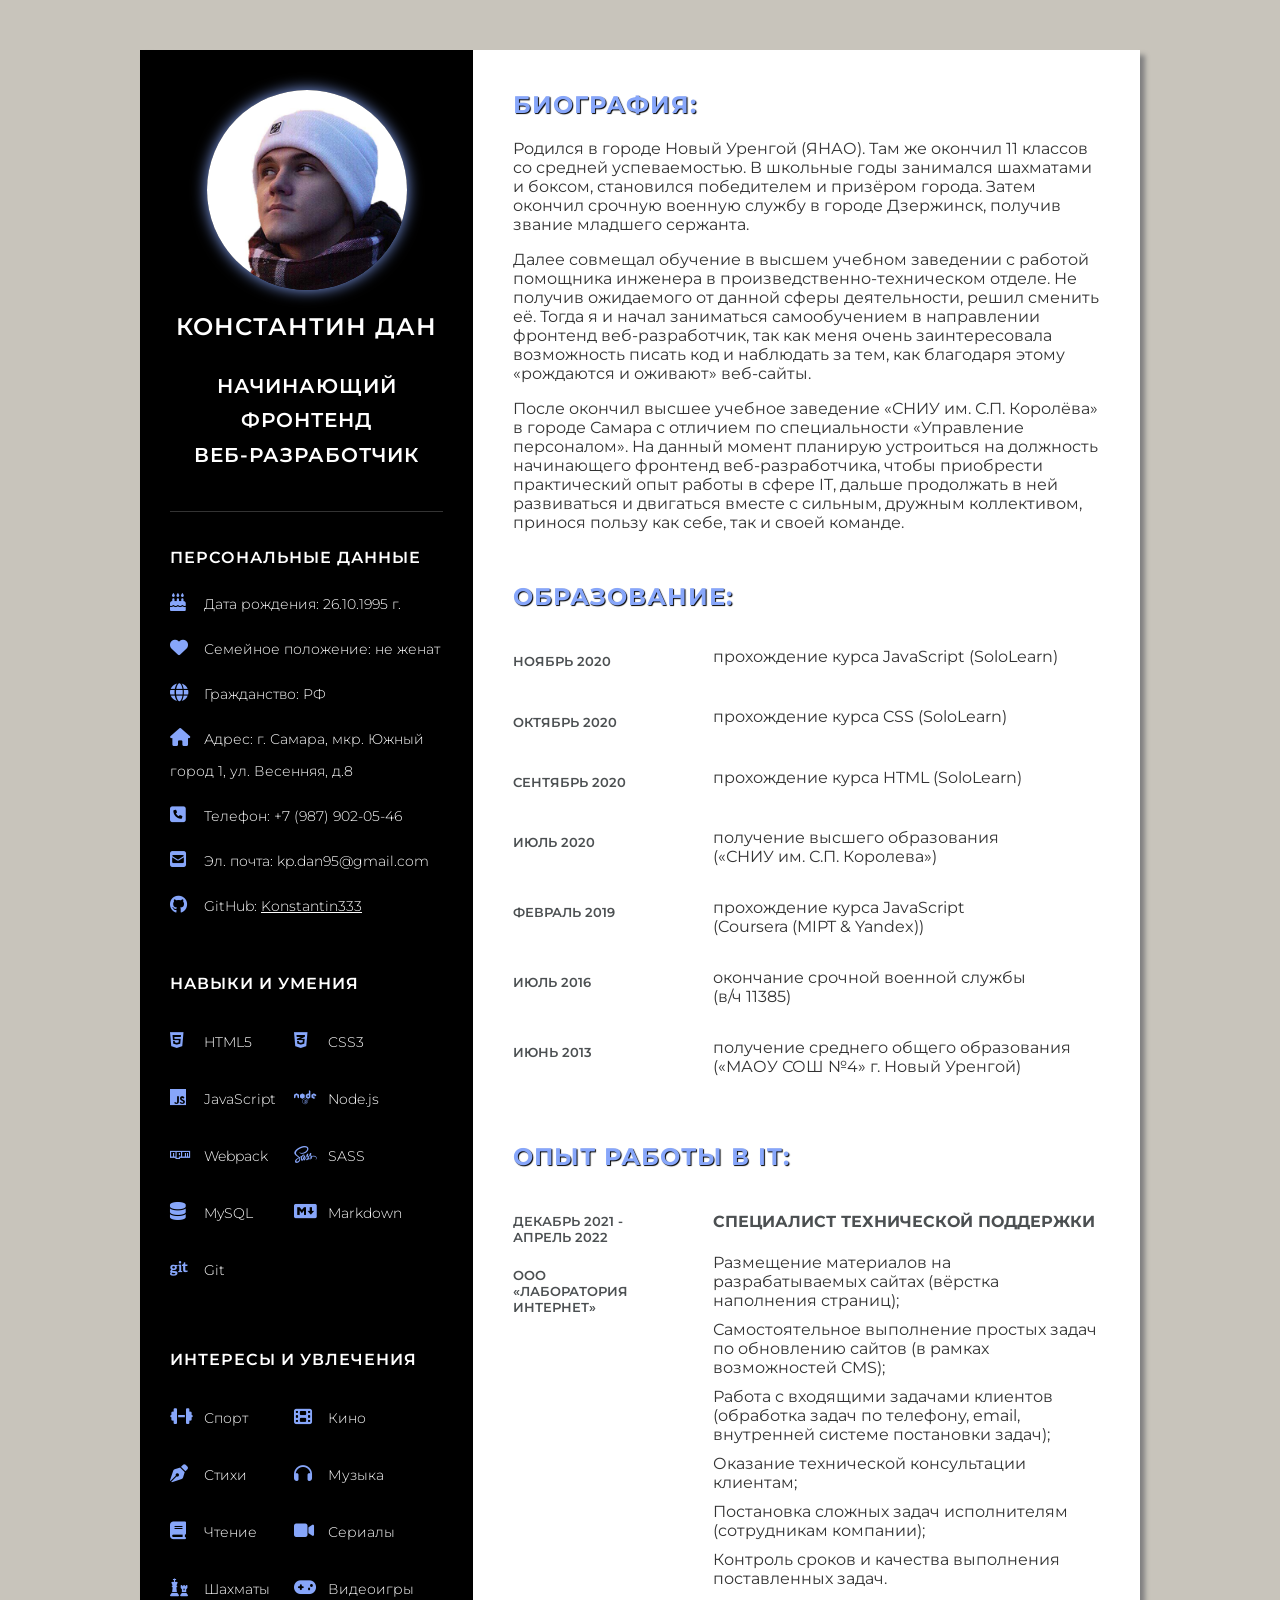
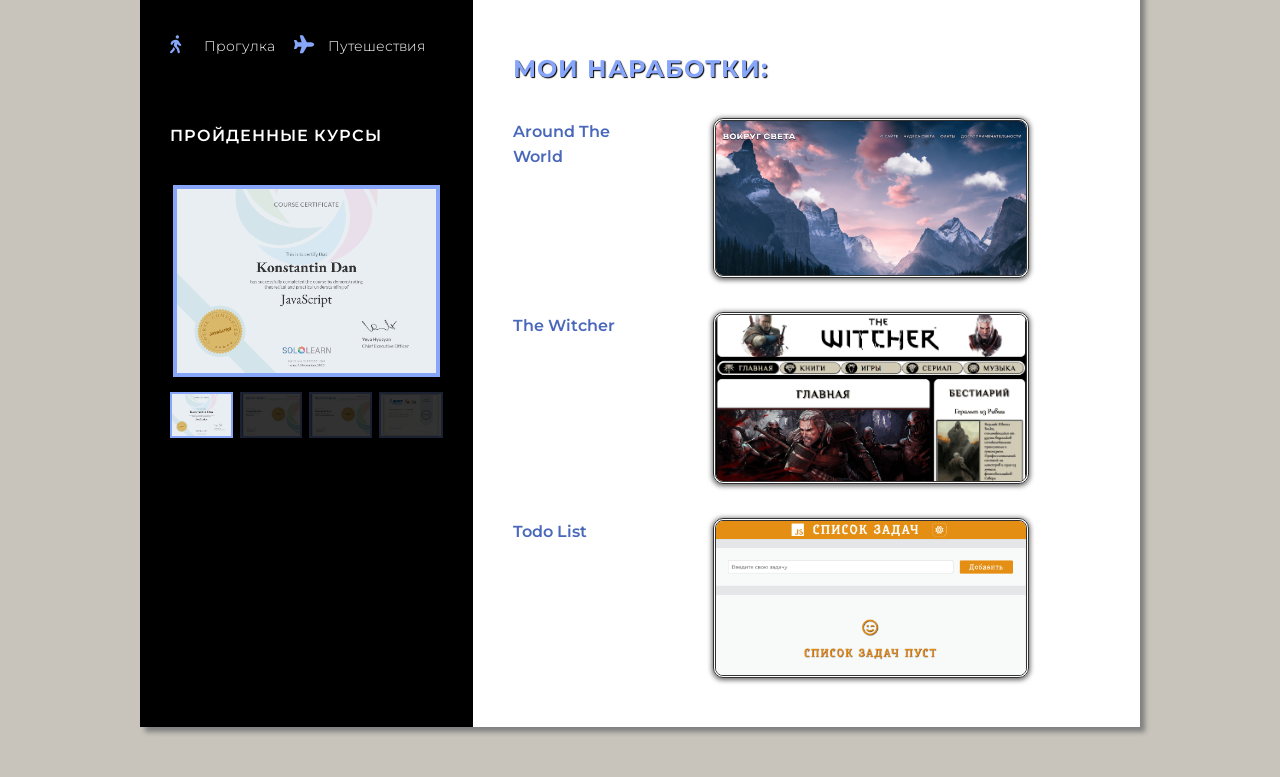
==== index.html @ bfe06af3 "added README" ====
<!DOCTYPE html>
<html lang="ru">

<head>
  <meta charset="utf-8" />
  <meta name="viewport" content="width=device-width" initial-scale="1.0" />
  <title>Резюме Дан К.П.</title>
  <link rel="icon" type="image/x-icon" href="./images/icon.png" />
  <link rel="stylesheet" href="./styles/main.css" />
  <link rel="stylesheet" href="./styles/mobile.css" />
  <!-- Иконочный шрифт Font Awesome v.6.4.0: -->
  <link rel="stylesheet" href="https://cdnjs.cloudflare.com/ajax/libs/font-awesome/6.4.0/css/all.min.css"
    integrity="sha512-iecdLmaskl7CVkqkXNQ/ZH/XLlvWZOJyj7Yy7tcenmpD1ypASozpmT/E0iPtmFIB46ZmdtAc9eNBvH0H/ZpiBw=="
    crossorigin="anonymous" referrerpolicy="no-referrer" />
  <!-- Шрифты Montserrat Medium 500: -->
  <link rel="preconnect" href="https://fonts.googleapis.com" />
  <link rel="preconnect" href="https://fonts.gstatic.com" crossorigin />
  <link href="https://fonts.googleapis.com/css2?family=Montserrat:wght@500&display=swap" rel="stylesheet" />
</head>

<body>
  <div class="container">
    <div class="leftSide">
      <div class="profileText">
        <div class="photo">
          <img src="./images/my-photo.jpg" alt="avatar" />
        </div>
        <h2>
          Константин Дан
          <hr />
          <span>Начинающий<br />фронтенд<br />веб-разработчик</span>
        </h2>
      </div>
      <div class="personalInfo">
        <h3 class="title">Персональные данные</h3>
        <ul>
          <li>
            <span class="icon"><i class="fa fa-birthday-cake" aria-hidden="true"></i></span>
            <span class="text">Дата рождения: 26.10.1995 г.</span>
          </li>
          <li>
            <span class="icon">
              <i class="fa-solid fa-heart"></i>
            </span>
            <span class="text">Семейное положение: не женат</span>
          </li>
          <li>
            <span class="icon">
              <i class="fa fa-globe" aria-hidden="true"></i>
            </span>
            <span class="text">Гражданство: РФ</span>
          </li>
          <li>
            <span class="icon">
              <i class="fa-solid fa-house"></i>
            </span>
            <span class="text">Адрес: г. Самара, мкр. Южный город 1, ул. Весенняя, д.8 </span>
          </li>
          <li>
            <span class="icon">
              <i class="fa fa-phone-square" aria-hidden="true"></i>
            </span>
            <span class="text">Телефон: +7 (987) 902-05-46</span>
          </li>
          <li>
            <span class="icon">
              <i class="fa fa-envelope-square" aria-hidden="true"></i>
            </span>
            <span class="text">Эл. почта: kp.dan95@gmail.com</span>
          </li>
          <li>
            <span class="icon">
              <i class="fa-brands fa-github" aria-hidden="true"></i>
            </span>
            <span class="text">GitHub:
              <a target="_blank" href="https://github.com/Konstantin333">Konstantin333</a>
            </span>
          </li>
        </ul>
      </div>
      <div class="personalInfo skills">
        <h3 class="title">Навыки и умения</h3>
        <ul>
          <li>
            <span class="icon">
              <i class="fa-brands fa-html5"></i>
            </span>
            <span class="text">HTML5</span>
          </li>
          <li>
            <span class="icon">
              <i class="fa-brands fa-css3-alt"></i>
            </span>
            <span class="text">CSS3</span>
          </li>
          <li>
            <span class="icon">
              <i class="fa-brands fa-js"></i>
            </span>
            <span class="text">JavaScript</span>
          </li>
          <li>
            <span class="icon">
              <i class="fa-brands fa-node"></i>
            </span>
            <span class="text">Node.js</span>
          </li>
          <li>
            <span class="icon">
              <i class="fa-brands fa-npm"></i>
            </span>
            <span class="text">Webpack</span>
          </li>
          <li>
            <span class="icon">
              <i class="fa-brands fa-sass"></i>
            </span>
            <span class="text">SASS</span>
          </li>
          <!-- <li>
              <span class="icon">
                <i class="fa-brands fa-react"></i>
              </span>
              <span class="text">React</span>
            </li>
            <li>
              <span class="icon">
                <i class="fa-brands fa-angular"></i>
              </span>
              <span class="text">Angular</span>
            </li>
            <li>
              <span class="icon">
                <i class="fa-brands fa-vuejs"></i>
              </span>
              <span class="text">Vue</span>
            </li> -->
          <li>
            <span class="icon">
              <i class="fa-solid fa-database"></i>
            </span>
            <span class="text">MySQL</span>
          </li>
          <li>
            <span class="icon">
              <i class="fa-brands fa-markdown"></i>
            </span>
            <span class="text">Markdown</span>
          </li>
          <li>
            <span class="icon">
              <i class="fa-brands fa-git"></i>
            </span>
            <span class="text">Git</span>
          </li>
        </ul>
      </div>
      <div class="personalInfo interests">
        <h3 class="title">Интересы и увлечения</h3>
        <ul>
          <li>
            <span class="icon">
              <i class="fa-solid fa-dumbbell"></i>
            </span>
            <span class="text">Спорт</span>
          </li>
          <li>
            <span class="icon">
              <i class="fa-solid fa-film"></i>
            </span>
            <span class="text">Кино</span>
          </li>
          <li>
            <span class="icon">
              <i class="fa-solid fa-pen-nib"></i>
            </span>
            <span class="text">Стихи</span>
          </li>
          <li>
            <span class="icon">
              <i class="fa-sharp fa-solid fa-headphones"></i>
            </span>
            <span class="text">Музыка</span>
          </li>
          <li>
            <span class="icon">
              <i class="fa-solid fa-book"></i>
            </span>
            <span class="text">Чтение</span>
          </li>
          <li>
            <span class="icon">
              <i class="fa-solid fa-video"></i>
            </span>
            <span class="text">Сериалы</span>
          </li>
          <li>
            <span class="icon">
              <i class="fa-solid fa-chess"></i>
            </span>
            <span class="text">Шахматы</span>
          </li>
          <li>
            <span class="icon">
              <i class="fa-solid fa-gamepad"></i>
            </span>
            <span class="text">Видеоигры</span>
          </li>
          <li>
            <span class="icon">
              <i class="fa-solid fa-person-walking"></i>
            </span>
            <span class="text">Прогулка</span>
          </li>
          <li>
            <span class="icon">
              <i class="fa-solid fa-plane"></i>
            </span>
            <span class="text">Путешествия</span>
          </li>
        </ul>
      </div>
      <div class="personalInfo courses">
        <h3 class="title">Пройденные курсы</h3>
        <div class="courseImg">
          <!-- <div>
            <i class="fa-solid fa-up-right-and-down-left-from-center"></i>
          </div> -->
          <img src="./images/courses/sololearn-js.jpg" alt="course" />
        </div>
        <div class="markers">
          <div>
            <img src="./images/courses/sololearn-js.jpg" alt="course-js-2" />
          </div>
          <div>
            <img src="./images/courses/sololearn-css.jpg" alt="course-css" />
          </div>
          <div>
            <img src="./images/courses/sololearn-html.jpg" alt="course-html" />
          </div>
          <div>
            <img src="./images/courses/coursera-js.jpg" alt="course-js-1" />
          </div>
        </div>
      </div>
    </div>
    <div class="rightSide">
      <div class="about">
        <h2 class="title2">Биография:</h2>
        <p>
          Родился в городе Новый Уренгой (ЯНАО). Там же окончил 11 классов со
          средней успеваемостью. В школьные годы занимался шахматами и боксом,
          становился победителем и призёром города. Затем окончил срочную
          военную службу в городе Дзержинск, получив звание младшего сержанта.
        </p>
        <p>
          Далее совмещал обучение в высшем учебном заведении с работой
          помощника инженера в произведственно-техническом отделе. Не получив
          ожидаемого от данной сферы деятельности, решил сменить её. Тогда я и
          начал заниматься самообучением в направлении фронтенд
          веб-разработчик, так как меня очень заинтересовала возможность
          писать код и наблюдать за тем, как благодаря этому «рождаются и
          оживают» веб-сайты.
        </p>
        <p>
          После окончил высшее учебное заведение «СНИУ им. С.П. Королёва» в
          городе Самара с отличием по специальности «Управление персоналом».
          На данный момент планирую устроиться на должность начинающего
          фронтенд веб-разработчика, чтобы приобрести практический опыт работы
          в сфере IT, дальше продолжать в ней развиваться и двигаться вместе с
          сильным, дружным коллективом, принося пользу как себе, так и своей
          команде.
        </p>
      </div>
      <div class="about">
        <h2 class="title2">Образование:</h2>
        <div class="box">
          <div class="year">
            <h5>ноябрь 2020</h5>
          </div>
          <div class="text">
            <p>прохождение курса JavaScript (SoloLearn)</p>
          </div>
        </div>
        <div class="box">
          <div class="year">
            <h5>октябрь 2020</h5>
          </div>
          <div class="text">
            <p>прохождение курса CSS (SoloLearn)</p>
          </div>
        </div>
        <div class="box">
          <div class="year">
            <h5>сентябрь 2020</h5>
          </div>
          <div class="text">
            <p>прохождение курса HTML (SoloLearn)</p>
          </div>
        </div>
        <div class="box">
          <div class="year">
            <h5>июль 2020</h5>
          </div>
          <div class="text">
            <p>
              получение высшего образования<br />(«СНИУ им. С.П. Королева»)
            </p>
          </div>
        </div>
        <div class="box">
          <div class="year">
            <h5>февраль 2019</h5>
          </div>
          <div class="text">
            <p>
              прохождение курса JavaScript<br />(Coursera (MIPT & Yandex))
            </p>
          </div>
        </div>
        <div class="box">
          <div class="year">
            <h5>июль 2016</h5>
          </div>
          <div class="text">
            <p>окончание срочной военной службы<br />(в/ч 11385)</p>
          </div>
        </div>
        <div class="box">
          <div class="year">
            <h5>июнь 2013</h5>
          </div>
          <div class="text">
            <p>
              получение среднего общего образования<br />(«МАОУ СОШ №4» г.
              Новый Уренгой)
            </p>
          </div>
        </div>
      </div>
      <div class="about">
        <h2 class="title2">Опыт работы в IT:</h2>
        <div class="box">
          <div class="year">
            <h5>декабрь 2021 - апрель 2022</h5>
            <h5>ООО «Лаборатория Интернет»</h5>
          </div>
          <div class="text">
            <h4>Специалист технической поддержки</h4>
            <ul>
              <li>
                Размещение материалов на разрабатываемых сайтах (вёрстка
                наполнения страниц);
              </li>
              <li>
                Самостоятельное выполнение простых задач по обновлению сайтов
                (в рамках возможностей CMS);
              </li>
              <li>
                Работа с входящими задачами клиентов (обработка задач по
                телефону, email, внутренней системе постановки задач);
              </li>
              <li>Оказание технической консультации клиентам;</li>
              <li>
                Постановка сложных задач исполнителям (сотрудникам компании);
              </li>
              <li>
                Контроль сроков и качества выполнения поставленных задач.
              </li>
            </ul>
          </div>
        </div>
      </div>
      <div class="about">
        <h2 class="title2">Мои наработки:</h2>
        <div class="box">
          <div class="year">
            <p>
              <a target="_blank" href="../around-the-world/">
                Around The World<br />
              </a>
            </p>
          </div>
          <div class="text">
            <a target="_blank" href="../around-the-world/">
              <img src="./images/my-projects/around-the-world.png" alt="todo-list" />
            </a>
          </div>
        </div>
        <div class="box">
          <div class="year">
            <p>
              <a target="_blank" href="../the-witcher/">The Witcher<br />
              </a>
            </p>
          </div>
          <div class="text">
            <a target="_blank" href="../the-witcher/">
              <img src="./images/my-projects/the-witcher.png" alt="the-witcher" /></a>
          </div>
        </div>
        <div class="box">
          <div class="year">
            <p>
              <a target="_blank" href="../todo-list-js/">
                Todo List<br />
              </a>
            </p>
          </div>
          <div class="text">
            <a target="_blank" href="../todo-list-js/">
              <img src="./images/my-projects/todo-list.png" alt="todo-list" />
            </a>
          </div>
        </div>
      </div>
    </div>
  </div>
  <script src="./scripts/main.js"></script>
</body>

</html>
---- styles/main.css ----
body {
  min-height: 100vh;
  margin: 0;
  background: #c8c4bb;
  font-family: "Montserrat", sans-serif;
  display: flex;
  justify-content: center;
  align-items: center;
}

.container {
  position: relative;
  width: 100%;
  max-width: 1000px;
  min-height: 1000px;
  margin: 50px;
  box-shadow: 5px 5px 5px #808080;
  background: #fff;
  display: grid;
  grid-template-columns: 1fr 2fr;
}

.container .leftSide {
  position: relative;
  padding: 40px 30px 40px 30px;
  background: #000;
}

.profileText {
  position: relative;
  padding-bottom: 20px;
  border-bottom: 1px solid #ffffff33;
  display: flex;
  flex-direction: column;
  align-items: center;
}

.profileText .photo {
  position: relative;
  overflow: hidden;
  width: 200px;
  height: 200px;
  border-radius: 50%;
  box-shadow: 0 0 15px 0 #87a6fa;
}

.profileText .photo img {
  position: absolute;
  top: 0;
  left: 0;
  width: 100%;
  height: 100%;
  object-fit: cover;
}

.profileText h2 {
  margin-top: 20px;
  color: #fff;
  font-size: 1.5em;
  font-weight: 600;
  text-align: center;
  text-transform: uppercase;
  line-height: 1.4em;
  letter-spacing: 1px;
}

.profileText h2 hr {
  border: none;
}

.profileText h2 span {
  font-size: 0.85em;
}

.personalInfo {
  padding-top: 20px;
}

.personalInfo .title {
  margin-bottom: 20px;
  color: #fff;
  font-size: 1em;
  font-weight: 600;
  text-transform: uppercase;
  letter-spacing: 1px;
}

.personalInfo ul {
  position: relative;
  padding-left: 0;
  line-height: 2em;
}

.personalInfo ul li {
  position: relative;
  margin: 12px 0;
  font-size: 0.9em;
  list-style: none;
}

.personalInfo ul li .icon {
  display: inline-block;
  width: 30px;
  color: #87a6fa;
  font-size: 18px;
}

.personalInfo ul li span {
  color: #fff;
  font-weight: 300;
}

.personalInfo ul li span a {
  color: #fff;
}

.skills ul,
.interests ul {
  display: grid;
  grid-template-columns: 1fr 1.2fr;
}

.courses {
  display: flex;
  flex-direction: column;
  align-items: left;
}

.courseImg {
  position: relative;
  overflow: hidden;
  align-self: center;
  width: 95%;
  border: 4px solid #87a6fa;
  margin-top: 20px;
  margin-bottom: 15px;
  cursor: pointer;
  display: flex;
}

.courseImg img {
  width: 100%;
}

.courseImg div {
  position: absolute;
  top: 10px;
  right: 10px;
  color: #000;
  font-size: 22px;
}

.markers {
  display: flex;
}

.markers div {
  border: 2px solid #87a6fa;
  margin-right: 7px;
  opacity: 0.2;
  cursor: pointer;
  display: flex;
}

.markers div:first-child {
  opacity: 1;
}

.markers div:last-child {
  margin-right: 0;
}

.markers div img {
  width: 100%;
}

.container .rightSide {
  position: relative;
  padding: 30px 40px 30px 40px;
  background: #fff;
}

.about {
  margin-bottom: 50px;
}

.about:last-child {
  margin-bottom: 0;
}

.about .title2 {
  margin: 10px 0 20px 0;
  color: #87a6fa;
  letter-spacing: 1px;
  text-transform: uppercase;
  text-shadow: 1px 1px 1px #000;
}

.about p {
  color: #333;
}

.about .box {
  margin: 0;
  display: flex;
  flex-direction: row;
}

.about .box .year {
  min-width: 150px;
}

.about .box .year h5 {
  color: #4c5052;
  font-weight: 600;
  text-transform: uppercase;
}

.about .box .year a {
  font-size: 16px;
  font-weight: 600;
  text-decoration: none;
  line-height: 25px;
}

.about .box .year a:link {
  color: #4967bb;
}

.about .box .year a:visited {
  color: #333;
}

.about .box .year a:hover {
  color: #000;
}

.about .box .projects h5 {
  margin-top: 16px;
}

.about .box .text h4 {
  color: #4c5052;
  font-size: 16px;
  text-transform: uppercase;
}

.about .box .text {
  padding-left: 50px;
}

.about .box .text ul {
  padding-left: 0;
}

.about .box .text ul li {
  margin-bottom: 10px;
  color: #333;
  list-style-type: none;
}

.about .box .text ul li:last-child {
  margin-bottom: 0;
}

.about .box .text a img {
  width: 80%;
  border: 3px double #333;
  border-radius: 10px;
  margin-top: 15px;
  margin-bottom: 15px;
  box-shadow: 0px 1px 5px 1px #666;
}

.about .box .text a img:hover {
  border: 3px double #4967bb;
  box-shadow: 0px 1px 5px 1px #4967bb;
}

::-webkit-scrollbar {
  width: 14px;
}

::-webkit-scrollbar-track {
  border-radius: 7px;
  box-shadow: inset 0 0 6px #00000080;
  background: #323232;
}

::-webkit-scrollbar-track:active {
  background: #fff;
}

::-webkit-scrollbar-thumb {
  border: 1px solid #323232;
  border-radius: 7px;
  box-shadow: inset 0 0 6px #00000080;
  background: #fff;
}

::-webkit-scrollbar-thumb:active {
  background: #323232;
}
---- styles/mobile.css ----
@media (max-width: 1024px) {
  .container {
    margin: 0px;
    grid-template-columns: 1fr;
  }

  .courseImg {
    align-self: center;
    width: 70%;
    margin-bottom: 30px;
  }

  .courseImg div {
    top: 20px;
    right: 20px;
    font-size: 25px;
  }

  .markers {
    align-self: center;
    width: 90%;
  }

  .markers div {
    margin-right: 20px;
  }
}

@media (max-width: 600px) {
  .courseImg {
    width: 100%;
    margin-bottom: 20px;
  }

  .markers {
    width: 100%;
  }

  .markers div {
    margin-right: 15px;
  }

  .about .title2 {
    text-align: center;
    line-height: 1.5;
  }

  .about .box {
    flex-direction: column;
  }

  .about .box .year {
    margin-bottom: 5px;
  }

  .about .box .text {
    padding-left: 0;
  }

  .about .box .year a br {
    display: none;
  }

  .about .box .text a img {
    width: 100%;
    margin: 0;
  }
}

@media (max-width: 425px) {
  .courseImg div {
    top: 10px;
    right: 10px;
  }

  .markers div {
    margin-right: 7px;
  }
}

@media (max-width: 340px) {
  .personalInfo ul li {
    font-size: 0.86em;
  }
}
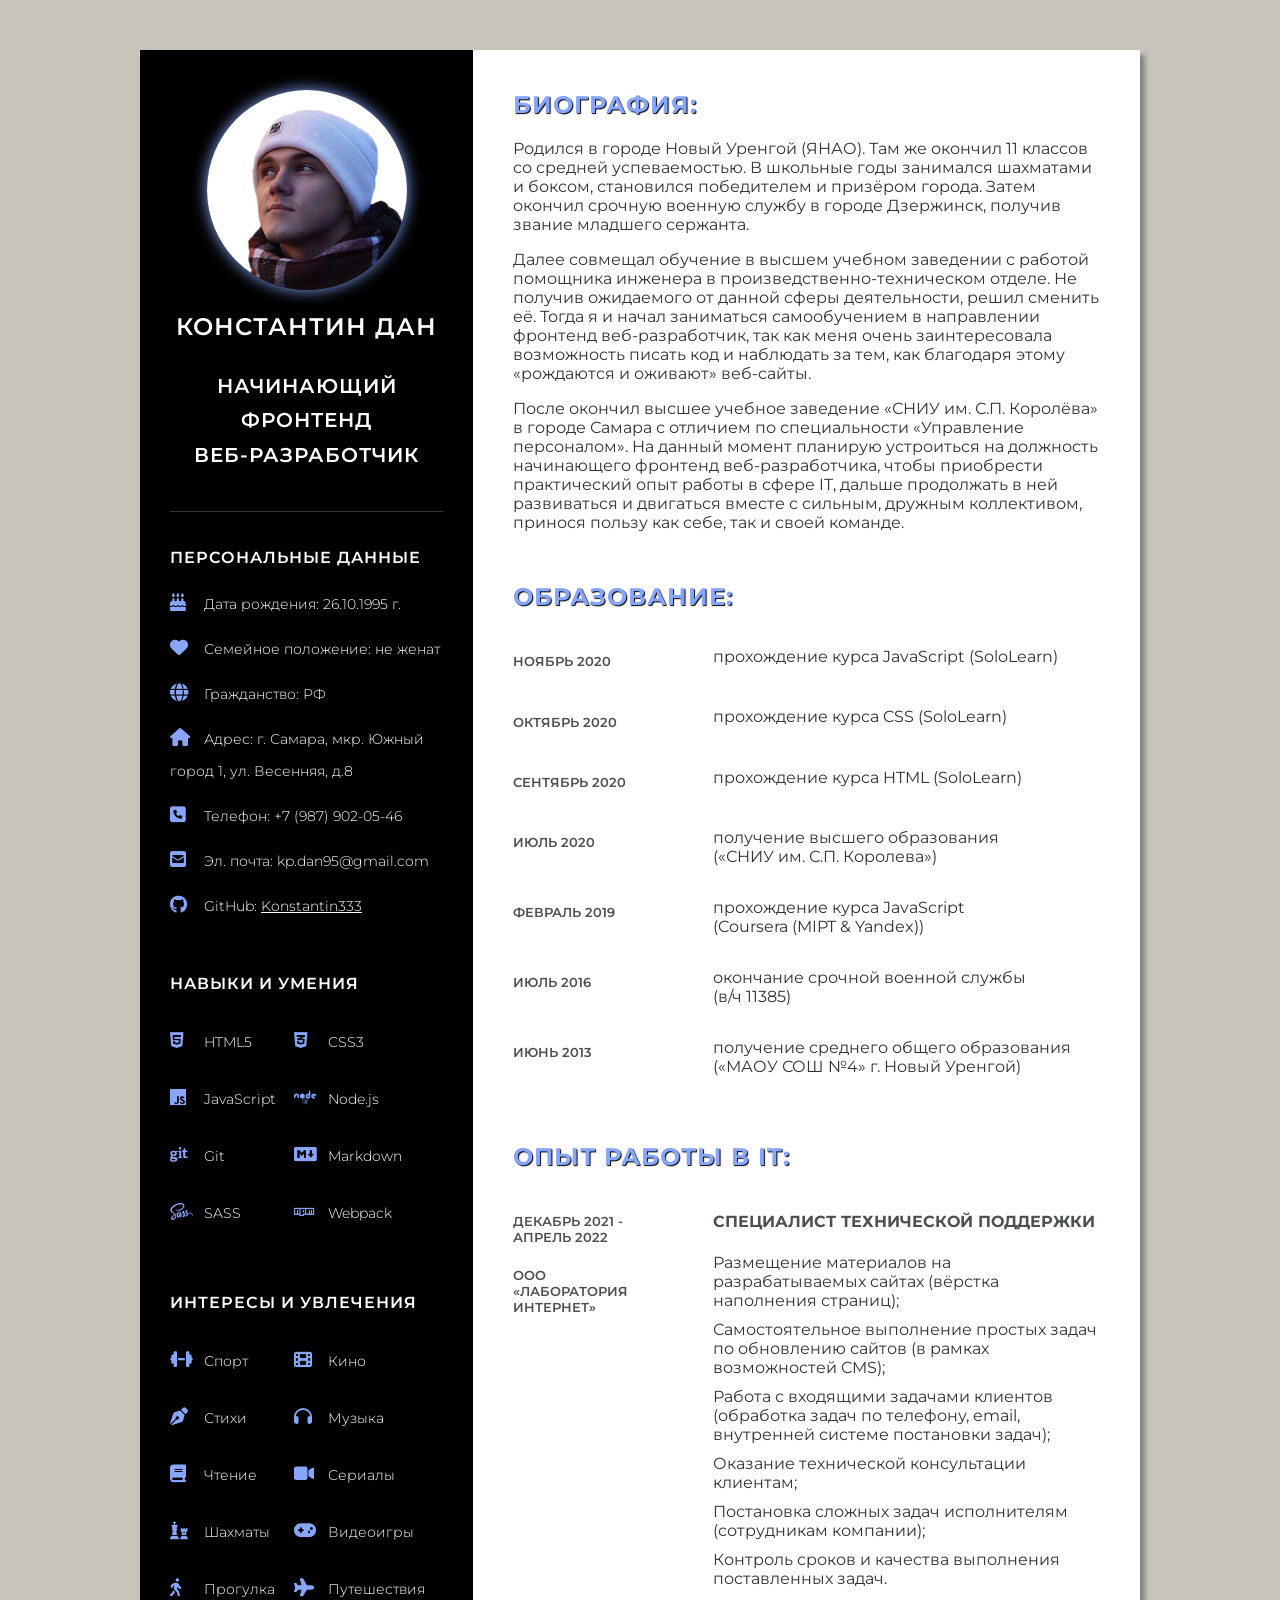
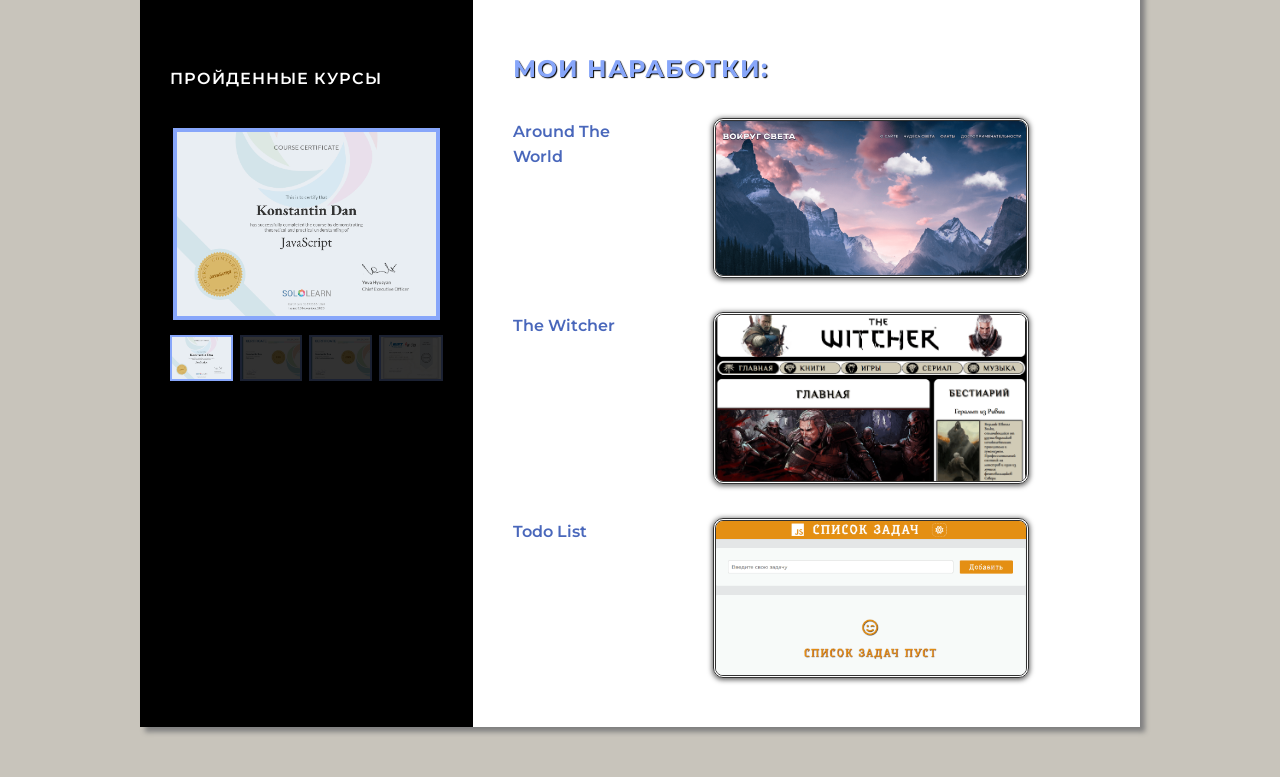
==== commit 4f6d2cd2: "skill update" ====
--- a/index.html
+++ b/index.html
@@ -107,15 +107,27 @@
           </li>
           <li>
             <span class="icon">
+              <i class="fa-brands fa-git"></i>
+            </span>
+            <span class="text">Git</span>
+          </li>
+          <li>
+            <span class="icon">
+              <i class="fa-brands fa-markdown"></i>
+            </span>
+            <span class="text">Markdown</span>
+          </li>
+          <li>
+            <span class="icon">
+              <i class="fa-brands fa-sass"></i>
+            </span>
+            <span class="text">SASS</span>
+          </li>
+          <li>
+            <span class="icon">
               <i class="fa-brands fa-npm"></i>
             </span>
             <span class="text">Webpack</span>
-          </li>
-          <li>
-            <span class="icon">
-              <i class="fa-brands fa-sass"></i>
-            </span>
-            <span class="text">SASS</span>
           </li>
           <!-- <li>
               <span class="icon">
@@ -134,25 +146,13 @@
                 <i class="fa-brands fa-vuejs"></i>
               </span>
               <span class="text">Vue</span>
-            </li> -->
+            </li>
           <li>
             <span class="icon">
               <i class="fa-solid fa-database"></i>
             </span>
             <span class="text">MySQL</span>
-          </li>
-          <li>
-            <span class="icon">
-              <i class="fa-brands fa-markdown"></i>
-            </span>
-            <span class="text">Markdown</span>
-          </li>
-          <li>
-            <span class="icon">
-              <i class="fa-brands fa-git"></i>
-            </span>
-            <span class="text">Git</span>
-          </li>
+          </li> -->
         </ul>
       </div>
       <div class="personalInfo interests">
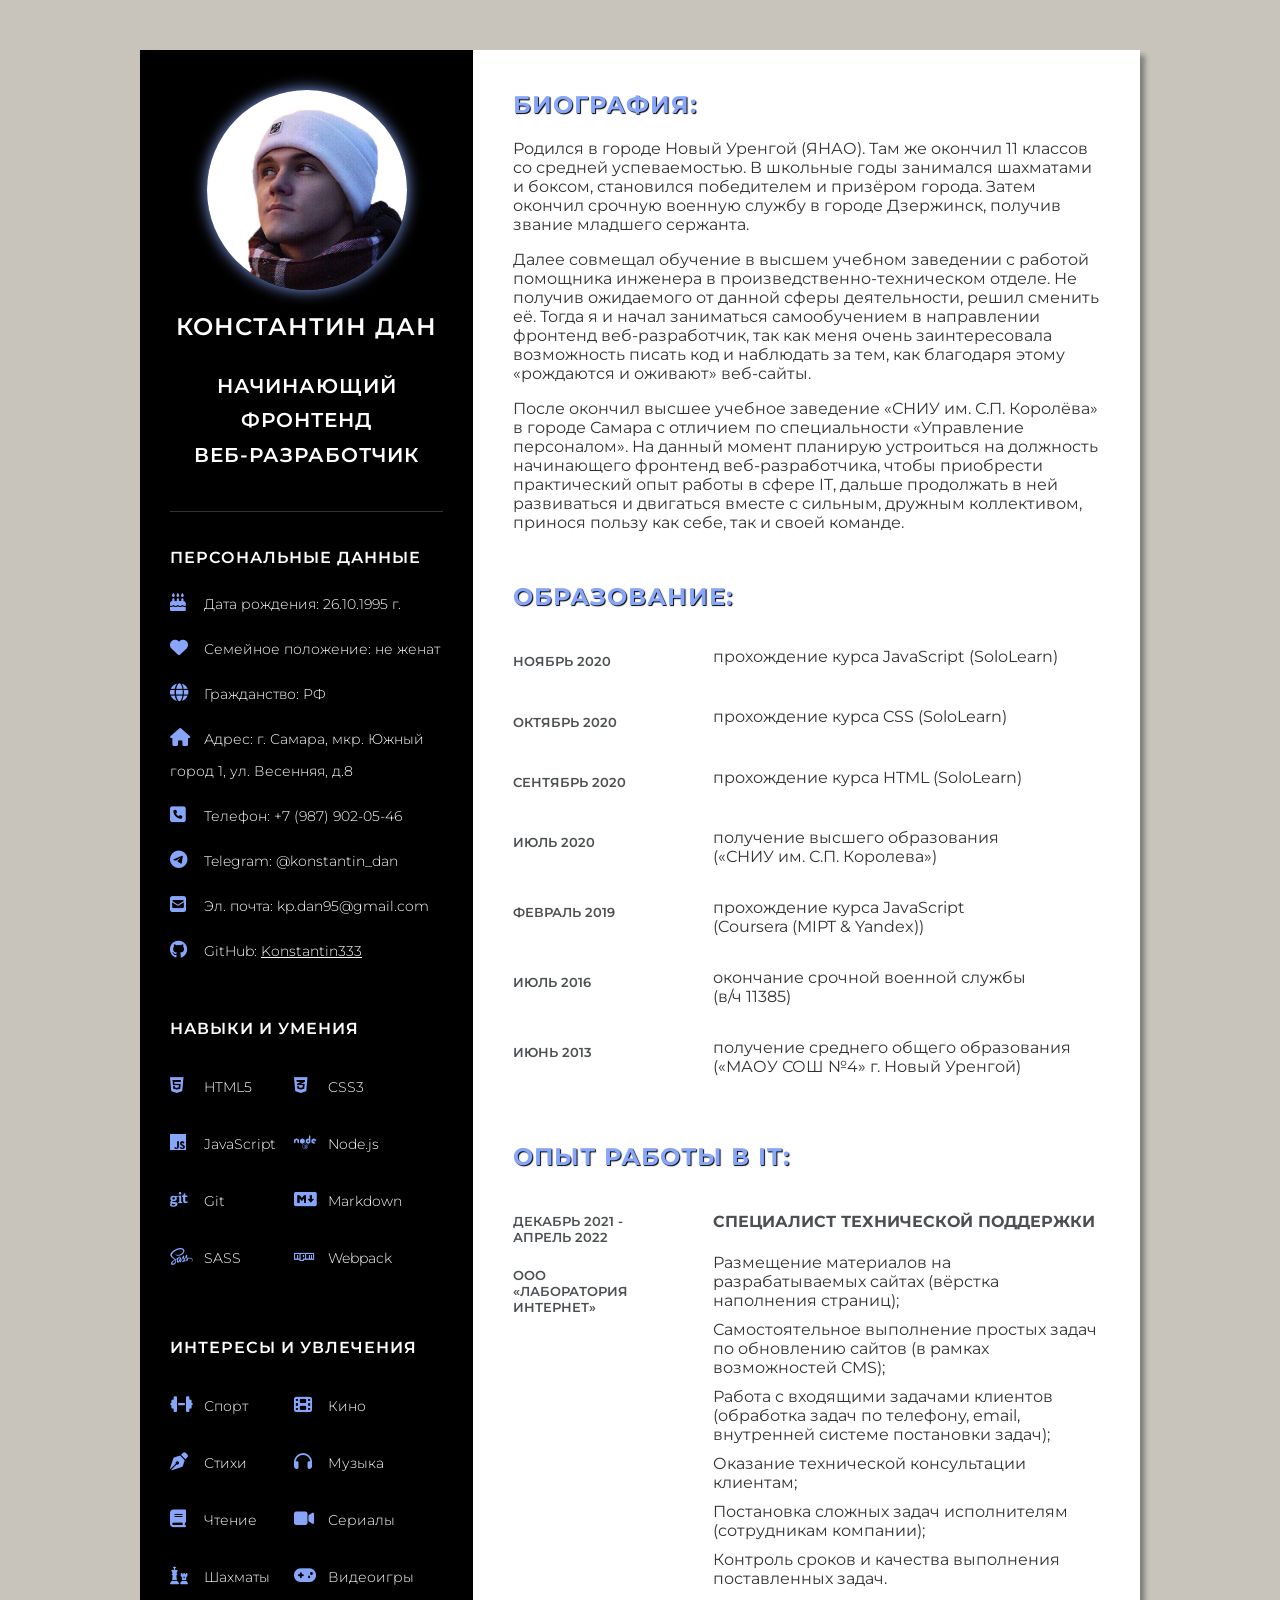
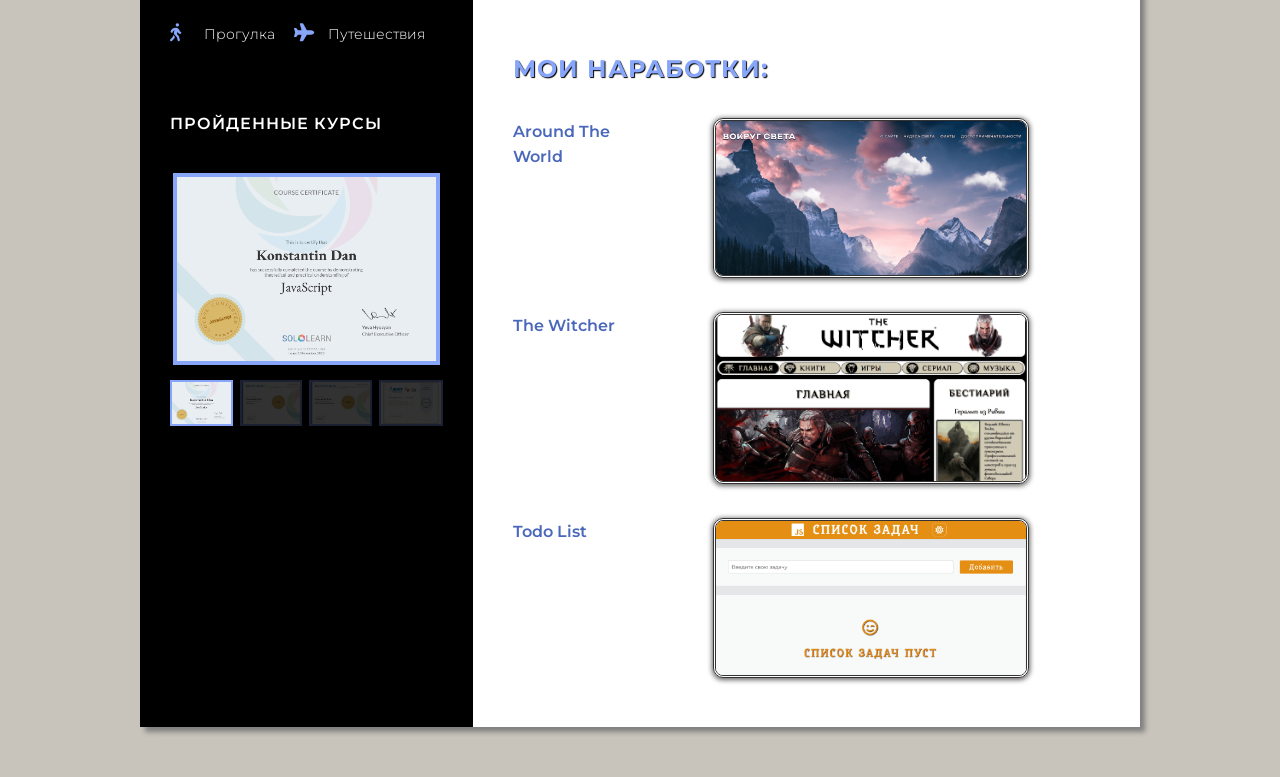
==== commit 29daa3f6: "added telegram" ====
--- a/index.html
+++ b/index.html
@@ -61,6 +61,12 @@
               <i class="fa fa-phone-square" aria-hidden="true"></i>
             </span>
             <span class="text">Телефон: +7 (987) 902-05-46</span>
+          </li>
+          <li>
+            <span class="icon">
+              <i class="fa-brands fa-telegram" aria-hidden="true"></i>
+            </span>
+            <span class="text">Telegram: @konstantin_dan</span>
           </li>
           <li>
             <span class="icon">
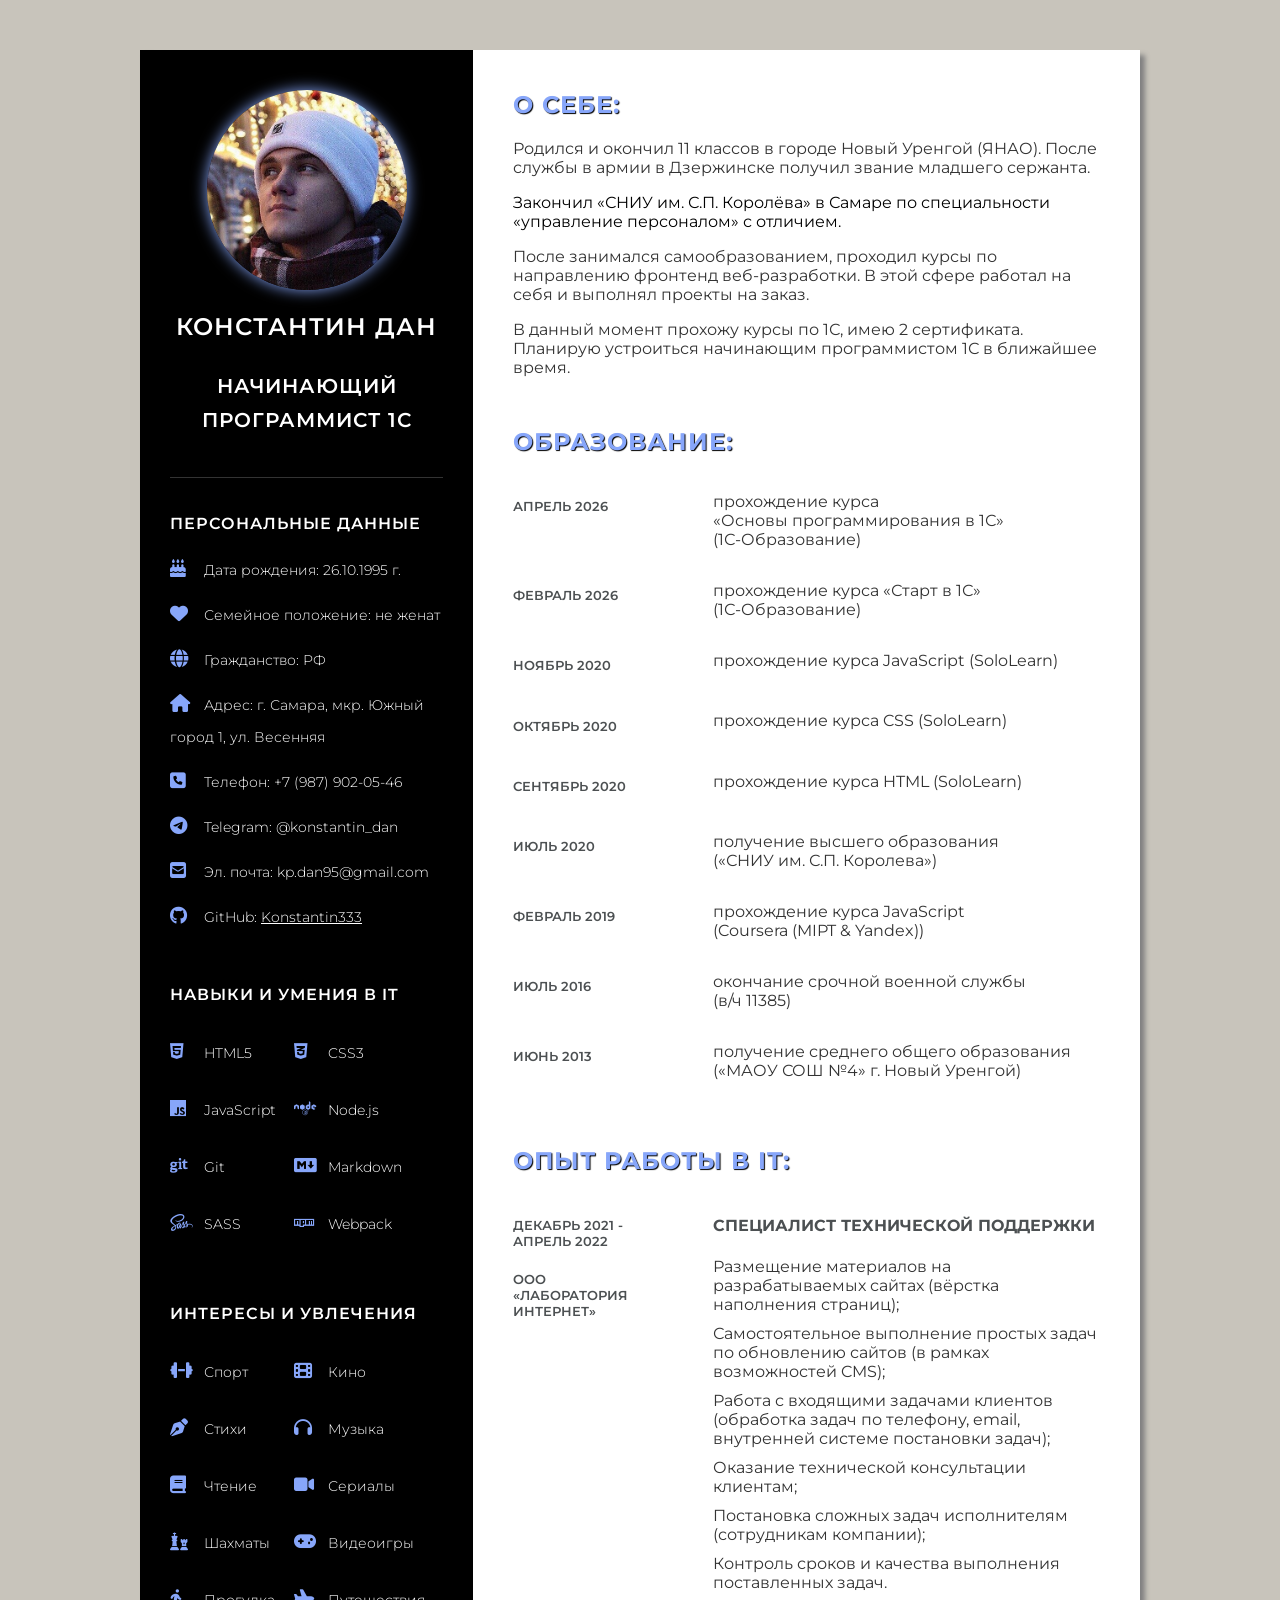
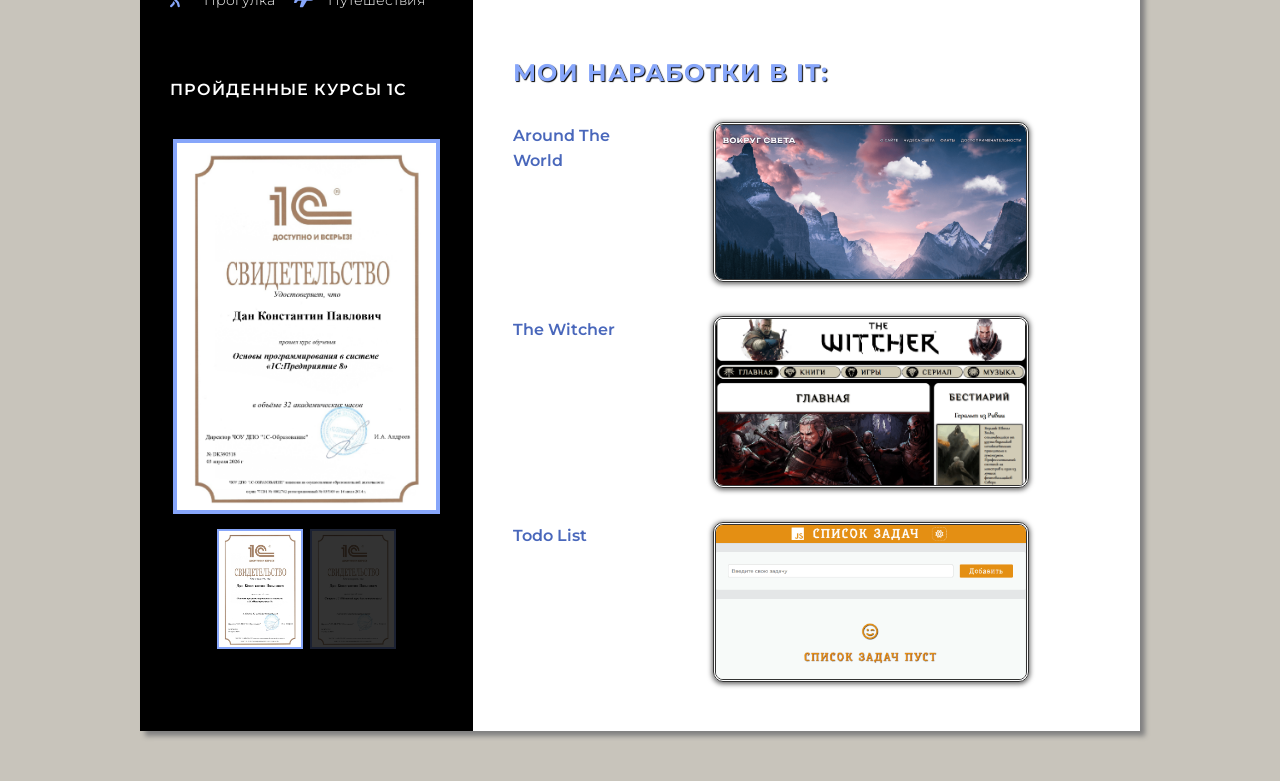
==== commit e04823f2: "added new courses" ====
--- a/index.html
+++ b/index.html
@@ -28,7 +28,7 @@
         <h2>
           Константин Дан
           <hr />
-          <span>Начинающий<br />фронтенд<br />веб-разработчик</span>
+          <span>Начинающий<br />программист 1С</span>
         </h2>
       </div>
       <div class="personalInfo">
@@ -54,7 +54,7 @@
             <span class="icon">
               <i class="fa-solid fa-house"></i>
             </span>
-            <span class="text">Адрес: г. Самара, мкр. Южный город 1, ул. Весенняя, д.8 </span>
+            <span class="text">Адрес: г. Самара, мкр. Южный город 1, ул. Весенняя</span>
           </li>
           <li>
             <span class="icon">
@@ -85,7 +85,7 @@
         </ul>
       </div>
       <div class="personalInfo skills">
-        <h3 class="title">Навыки и умения</h3>
+        <h3 class="title">Навыки и умения в IT</h3>
         <ul>
           <li>
             <span class="icon">
@@ -135,30 +135,6 @@
             </span>
             <span class="text">Webpack</span>
           </li>
-          <!-- <li>
-              <span class="icon">
-                <i class="fa-brands fa-react"></i>
-              </span>
-              <span class="text">React</span>
-            </li>
-            <li>
-              <span class="icon">
-                <i class="fa-brands fa-angular"></i>
-              </span>
-              <span class="text">Angular</span>
-            </li>
-            <li>
-              <span class="icon">
-                <i class="fa-brands fa-vuejs"></i>
-              </span>
-              <span class="text">Vue</span>
-            </li>
-          <li>
-            <span class="icon">
-              <i class="fa-solid fa-database"></i>
-            </span>
-            <span class="text">MySQL</span>
-          </li> -->
         </ul>
       </div>
       <div class="personalInfo interests">
@@ -227,59 +203,57 @@
         </ul>
       </div>
       <div class="personalInfo courses">
-        <h3 class="title">Пройденные курсы</h3>
+        <h3 class="title">Пройденные курсы 1C</h3>
         <div class="courseImg">
-          <!-- <div>
-            <i class="fa-solid fa-up-right-and-down-left-from-center"></i>
-          </div> -->
-          <img src="./images/courses/sololearn-js.jpg" alt="course" />
+          <img src="./images/courses/basics-of-programming.jpg" alt="course" />
         </div>
         <div class="markers">
           <div>
-            <img src="./images/courses/sololearn-js.jpg" alt="course-js-2" />
+            <img src="./images/courses/basics-of-programming.jpg" alt="course-1с-1" />
           </div>
           <div>
-            <img src="./images/courses/sololearn-css.jpg" alt="course-css" />
-          </div>
-          <div>
-            <img src="./images/courses/sololearn-html.jpg" alt="course-html" />
-          </div>
-          <div>
-            <img src="./images/courses/coursera-js.jpg" alt="course-js-1" />
+            <img src="./images/courses/start-in-1c.jpg" alt="course-1с-2" />
           </div>
         </div>
       </div>
     </div>
     <div class="rightSide">
       <div class="about">
-        <h2 class="title2">Биография:</h2>
+        <h2 class="title2">О себе:</h2>
         <p>
-          Родился в городе Новый Уренгой (ЯНАО). Там же окончил 11 классов со
-          средней успеваемостью. В школьные годы занимался шахматами и боксом,
-          становился победителем и призёром города. Затем окончил срочную
-          военную службу в городе Дзержинск, получив звание младшего сержанта.
+          Родился и окончил 11 классов в городе Новый Уренгой (ЯНАО).
+          После службы в армии в Дзержинске получил звание младшего сержанта.
+        </p>
+        </p>
+        Закончил «СНИУ им. С.П. Королёва» в Самаре по специальности «управление персоналом» с отличием.
+        <p>
+        <p>
+          После занимался самообразованием, проходил курсы по направлению фронтенд веб-разработки.
+          В этой сфере работал на себя и выполнял проекты на заказ.
         </p>
         <p>
-          Далее совмещал обучение в высшем учебном заведении с работой
-          помощника инженера в произведственно-техническом отделе. Не получив
-          ожидаемого от данной сферы деятельности, решил сменить её. Тогда я и
-          начал заниматься самообучением в направлении фронтенд
-          веб-разработчик, так как меня очень заинтересовала возможность
-          писать код и наблюдать за тем, как благодаря этому «рождаются и
-          оживают» веб-сайты.
-        </p>
-        <p>
-          После окончил высшее учебное заведение «СНИУ им. С.П. Королёва» в
-          городе Самара с отличием по специальности «Управление персоналом».
-          На данный момент планирую устроиться на должность начинающего
-          фронтенд веб-разработчика, чтобы приобрести практический опыт работы
-          в сфере IT, дальше продолжать в ней развиваться и двигаться вместе с
-          сильным, дружным коллективом, принося пользу как себе, так и своей
-          команде.
+          В данный момент прохожу курсы по 1С, имею 2 сертификата.
+          Планирую устроиться начинающим программистом 1С в ближайшее время.
         </p>
       </div>
       <div class="about">
         <h2 class="title2">Образование:</h2>
+        <div class="box">
+          <div class="year">
+            <h5>апрель 2026</h5>
+          </div>
+          <div class="text">
+            <p>прохождение курса<br />«Основы программирования в 1С»<br />(1С-Образование)</p>
+          </div>
+        </div>
+        <div class="box">
+          <div class="year">
+            <h5>февраль 2026</h5>
+          </div>
+          <div class="text">
+            <p>прохождение курса «Старт в 1С»<br />(1С-Образование)</p>
+          </div>
+        </div>
         <div class="box">
           <div class="year">
             <h5>ноябрь 2020</h5>
@@ -378,7 +352,7 @@
         </div>
       </div>
       <div class="about">
-        <h2 class="title2">Мои наработки:</h2>
+        <h2 class="title2">Мои наработки в IT:</h2>
         <div class="box">
           <div class="year">
             <p>
@@ -389,7 +363,7 @@
           </div>
           <div class="text">
             <a target="_blank" href="../around-the-world/">
-              <img src="./images/my-projects/around-the-world.png" alt="todo-list" />
+              <img src="./images/my-projects/around-the-world.png" alt="around-the-world" />
             </a>
           </div>
         </div>
--- a/styles/main.css
+++ b/styles/main.css
@@ -152,6 +152,7 @@
 
 .markers {
   display: flex;
+  justify-content: center;
 }
 
 .markers div {
@@ -163,10 +164,12 @@
 }
 
 .markers div:first-child {
+  width: 30%;
   opacity: 1;
 }
 
 .markers div:last-child {
+  width: 30%;
   margin-right: 0;
 }
 
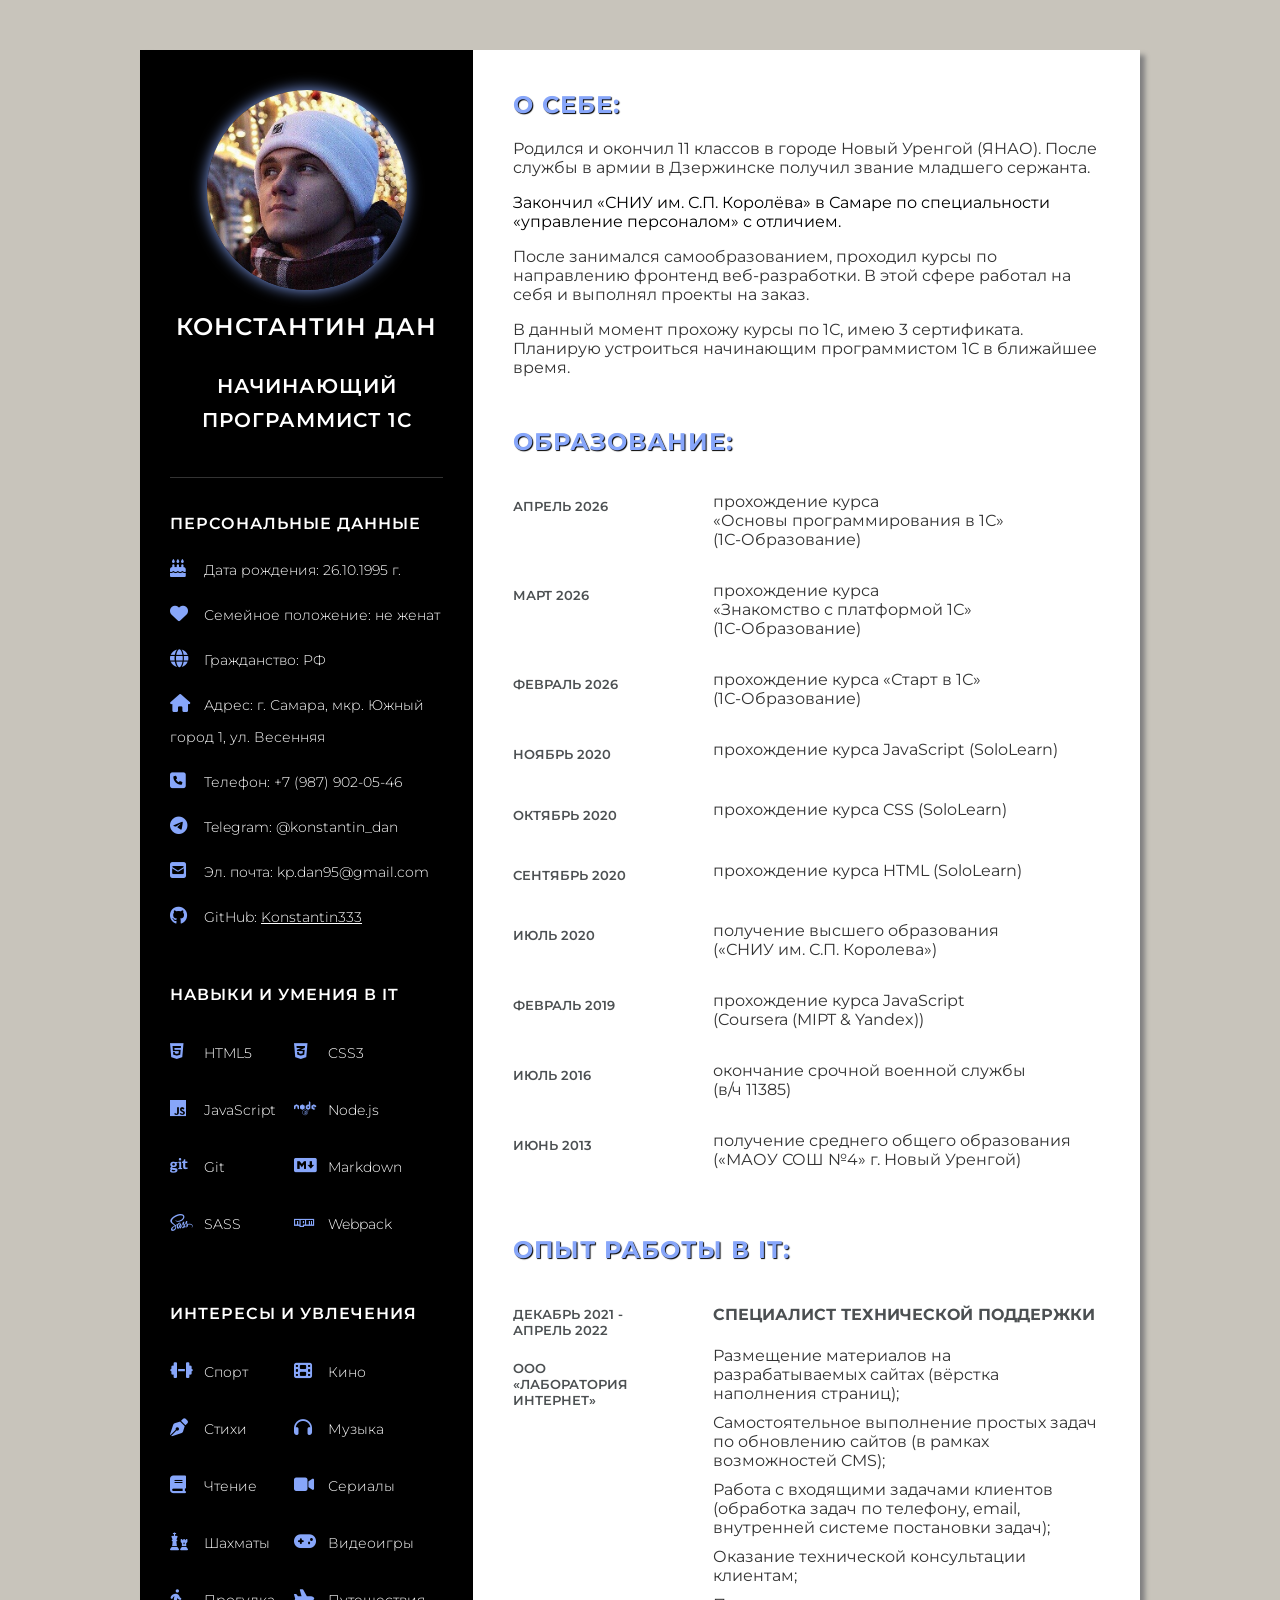
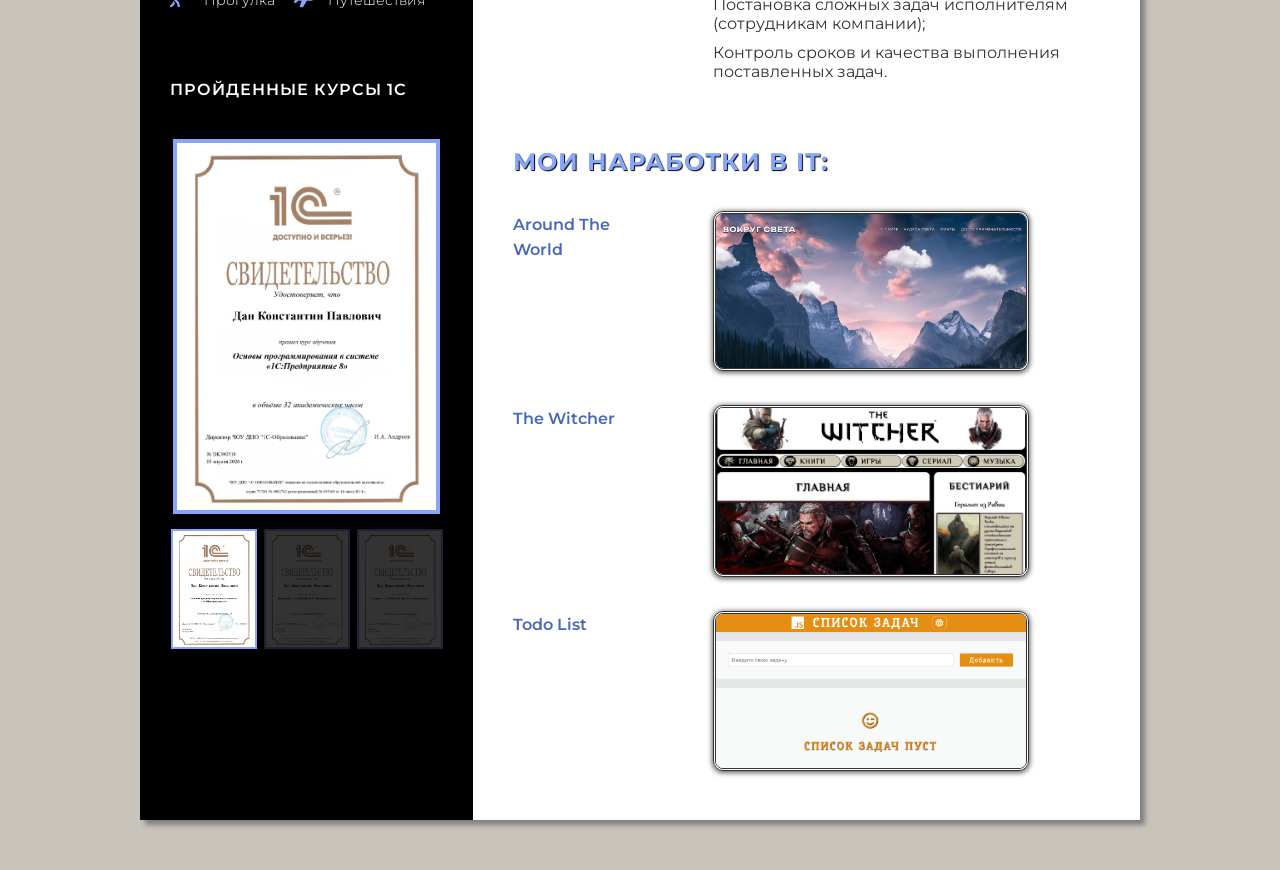
==== commit 4600d102: "added new courses v.2" ====
--- a/index.html
+++ b/index.html
@@ -212,7 +212,10 @@
             <img src="./images/courses/basics-of-programming.jpg" alt="course-1с-1" />
           </div>
           <div>
-            <img src="./images/courses/start-in-1c.jpg" alt="course-1с-2" />
+            <img src="./images/courses/getting-to-know-the-platform.jpg" alt="course-1с-2" />
+          </div>
+          <div>
+            <img src="./images/courses/start-in-1c.jpg" alt="course-1с-3" />
           </div>
         </div>
       </div>
@@ -232,7 +235,7 @@
           В этой сфере работал на себя и выполнял проекты на заказ.
         </p>
         <p>
-          В данный момент прохожу курсы по 1С, имею 2 сертификата.
+          В данный момент прохожу курсы по 1С, имею 3 сертификата.
           Планирую устроиться начинающим программистом 1С в ближайшее время.
         </p>
       </div>
@@ -244,6 +247,14 @@
           </div>
           <div class="text">
             <p>прохождение курса<br />«Основы программирования в 1С»<br />(1С-Образование)</p>
+          </div>
+        </div>
+        <div class="box">
+          <div class="year">
+            <h5>март 2026</h5>
+          </div>
+          <div class="text">
+            <p>прохождение курса<br />«Знакомство с платформой 1С»<br />(1С-Образование)</p>
           </div>
         </div>
         <div class="box">
--- a/styles/main.css
+++ b/styles/main.css
@@ -156,6 +156,7 @@
 }
 
 .markers div {
+  width: 30%;
   border: 2px solid #87a6fa;
   margin-right: 7px;
   opacity: 0.2;
@@ -164,12 +165,10 @@
 }
 
 .markers div:first-child {
-  width: 30%;
   opacity: 1;
 }
 
 .markers div:last-child {
-  width: 30%;
   margin-right: 0;
 }
 
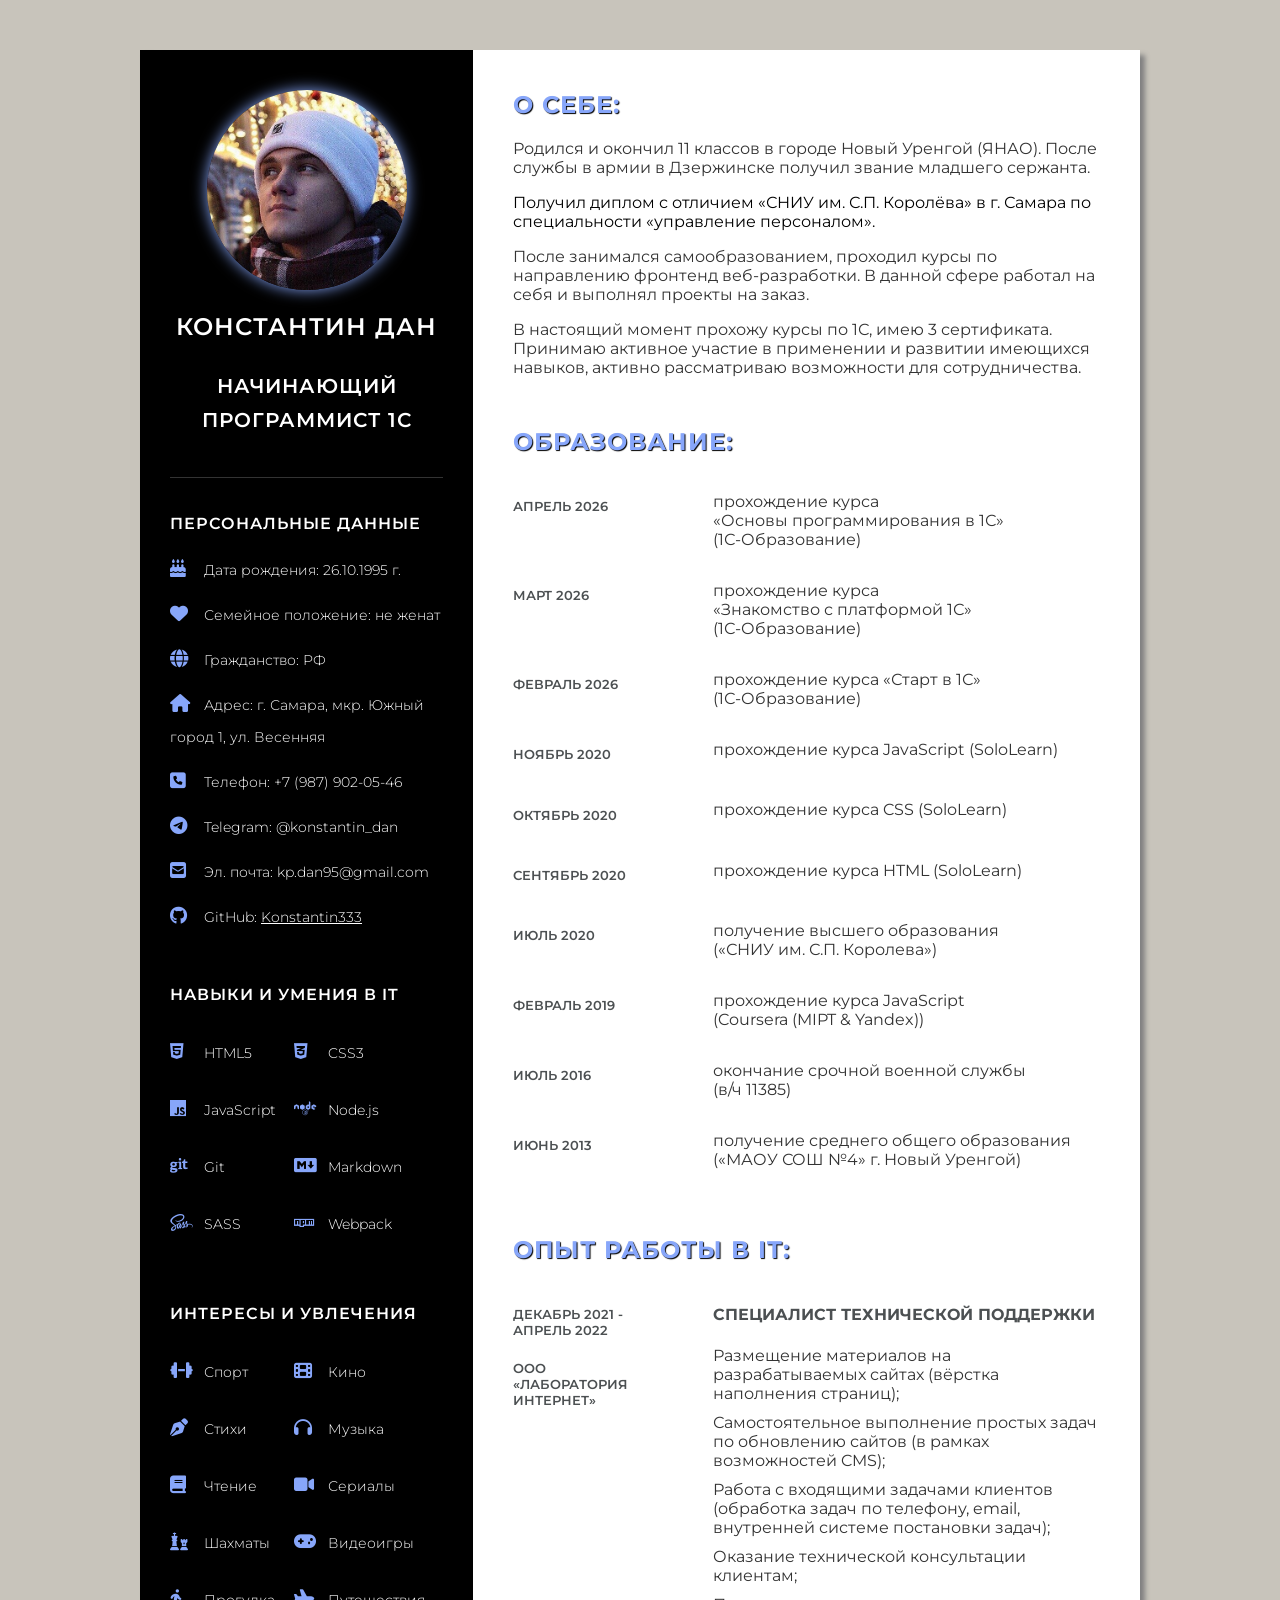
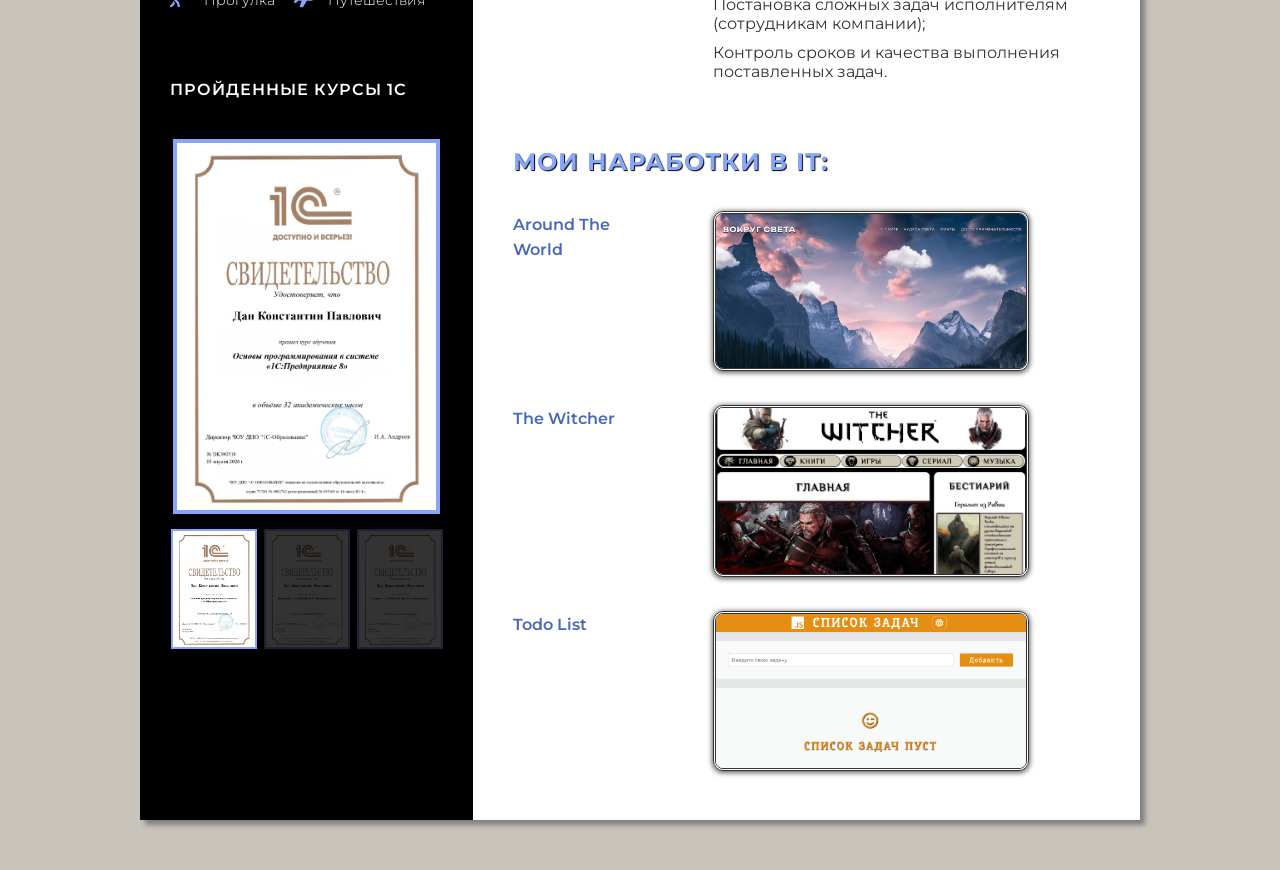
==== commit 0052a125: "biography update" ====
--- a/index.html
+++ b/index.html
@@ -228,15 +228,15 @@
           После службы в армии в Дзержинске получил звание младшего сержанта.
         </p>
         </p>
-        Закончил «СНИУ им. С.П. Королёва» в Самаре по специальности «управление персоналом» с отличием.
+          Получил диплом с отличием «СНИУ им. С.П. Королёва» в г. Самара по специальности «управление персоналом».
         <p>
         <p>
           После занимался самообразованием, проходил курсы по направлению фронтенд веб-разработки.
-          В этой сфере работал на себя и выполнял проекты на заказ.
+          В данной сфере работал на себя и выполнял проекты на заказ.
         </p>
         <p>
-          В данный момент прохожу курсы по 1С, имею 3 сертификата.
-          Планирую устроиться начинающим программистом 1С в ближайшее время.
+          В настоящий момент прохожу курсы по 1С, имею 3 сертификата.
+          Принимаю активное участие в применении и развитии имеющихся навыков, активно рассматриваю возможности для сотрудничества.
         </p>
       </div>
       <div class="about">
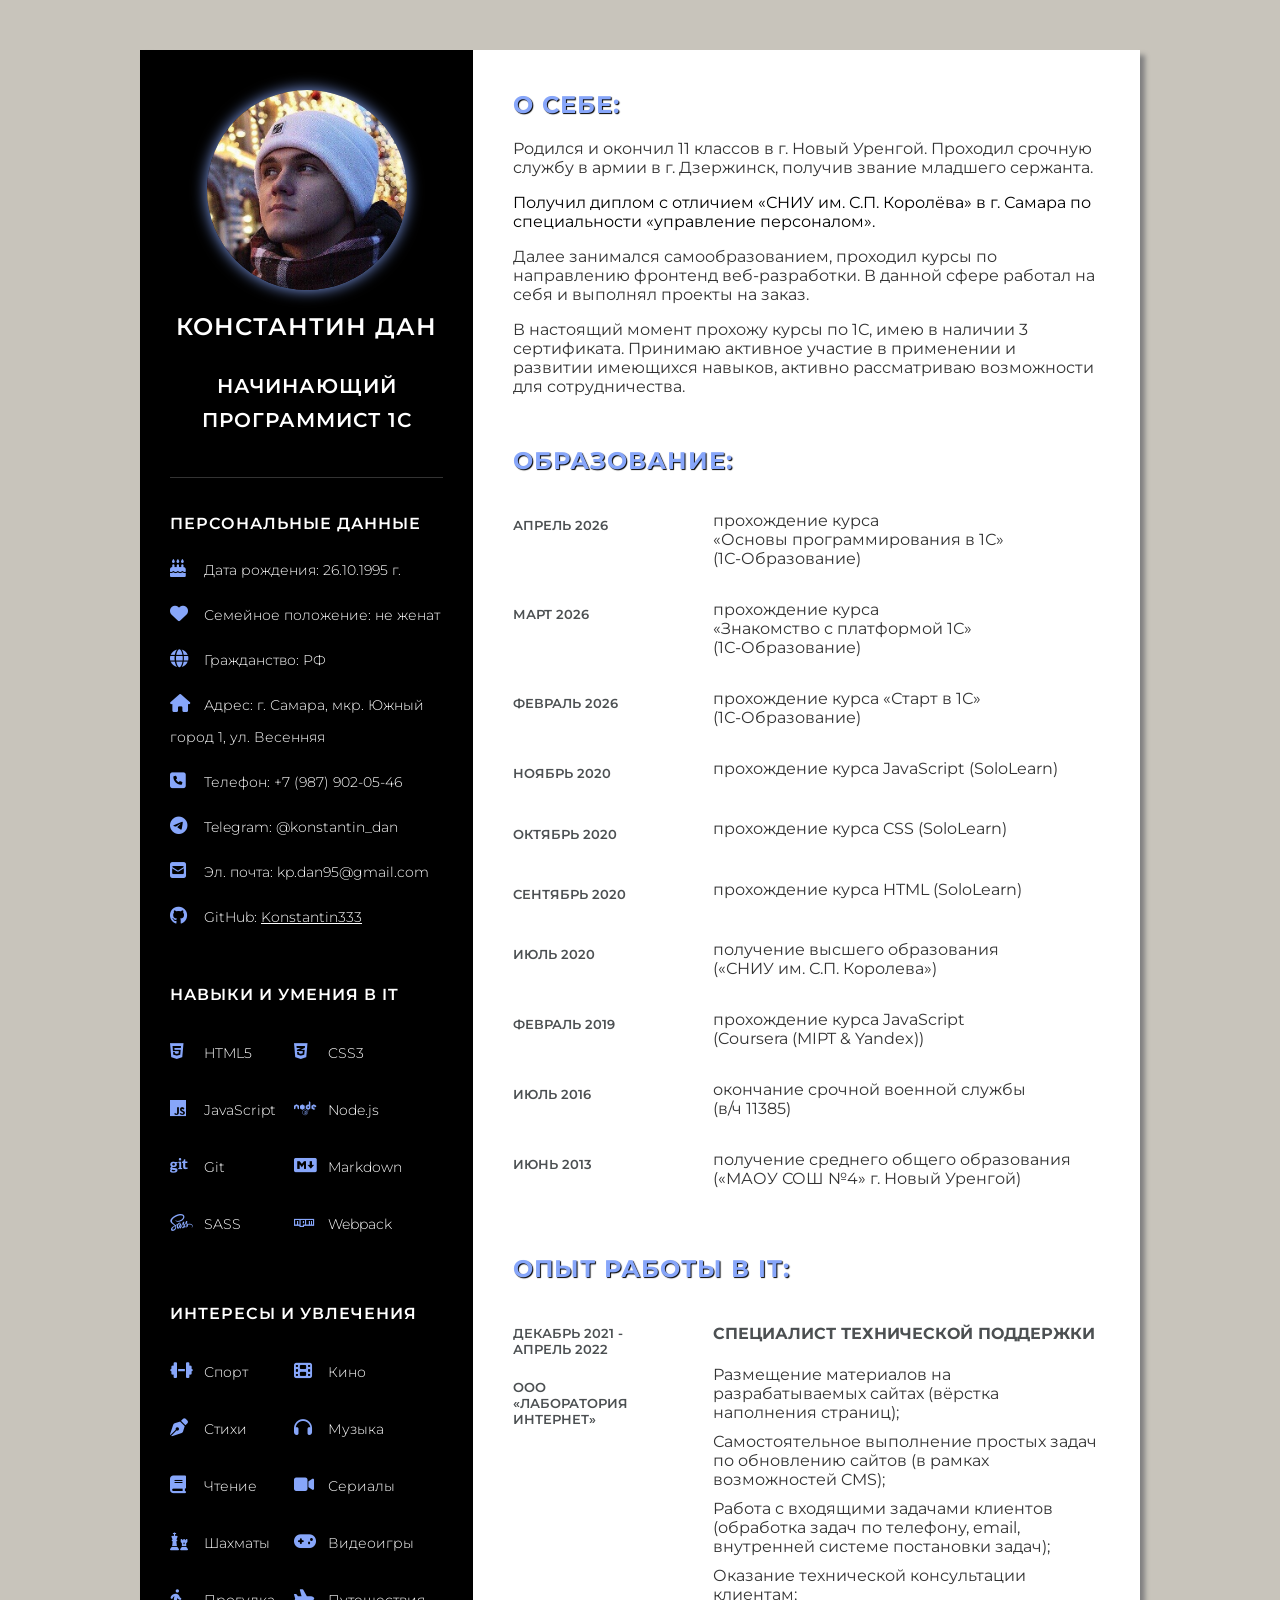
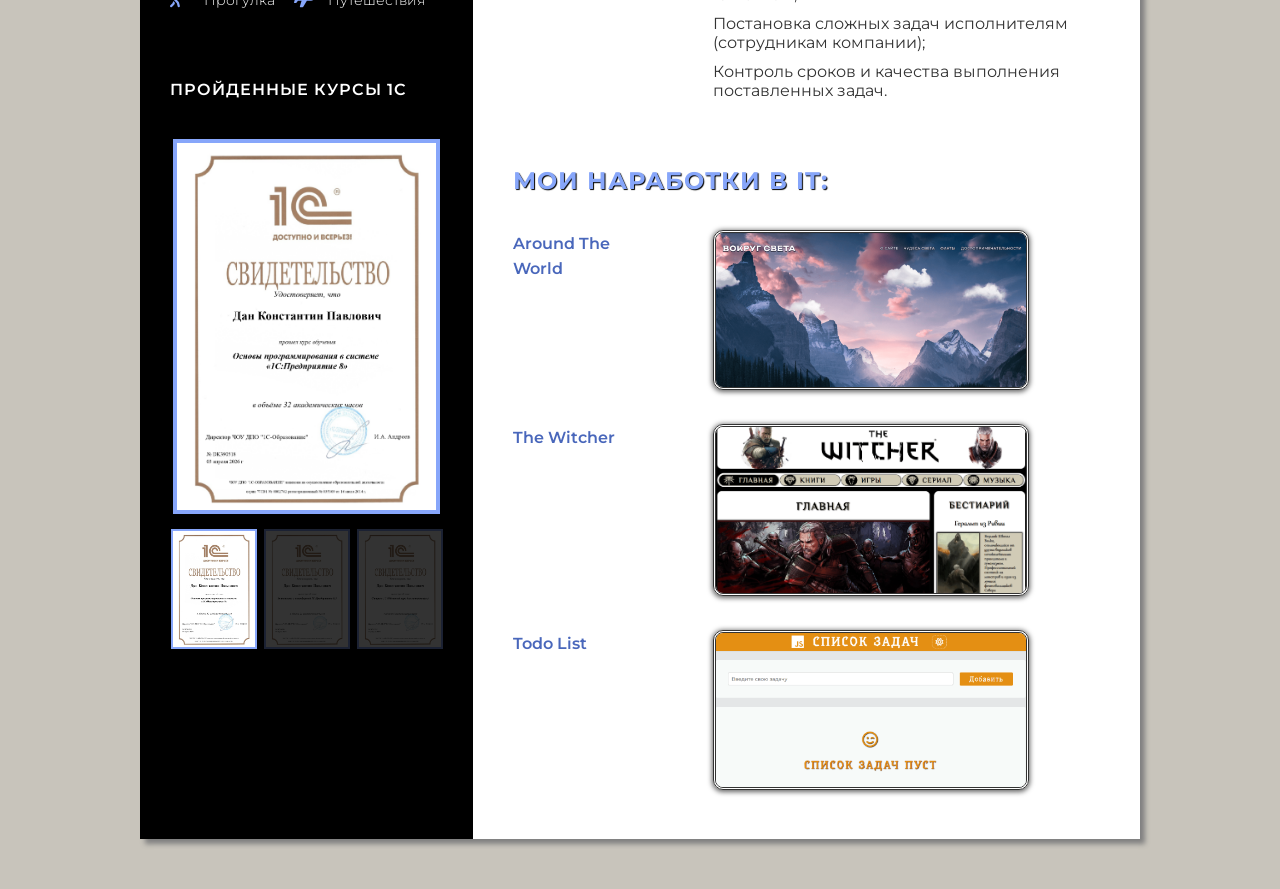
==== commit 306661f0: "biography update" ====
--- a/index.html
+++ b/index.html
@@ -224,18 +224,18 @@
       <div class="about">
         <h2 class="title2">О себе:</h2>
         <p>
-          Родился и окончил 11 классов в городе Новый Уренгой (ЯНАО).
-          После службы в армии в Дзержинске получил звание младшего сержанта.
+          Родился и окончил 11 классов в г. Новый Уренгой.
+          Проходил срочную службу в армии в г. Дзержинск, получив звание младшего сержанта.
         </p>
         </p>
           Получил диплом с отличием «СНИУ им. С.П. Королёва» в г. Самара по специальности «управление персоналом».
         <p>
         <p>
-          После занимался самообразованием, проходил курсы по направлению фронтенд веб-разработки.
+          Далее занимался самообразованием, проходил курсы по направлению фронтенд веб-разработки.
           В данной сфере работал на себя и выполнял проекты на заказ.
         </p>
         <p>
-          В настоящий момент прохожу курсы по 1С, имею 3 сертификата.
+          В настоящий момент прохожу курсы по 1С, имею в наличии 3 сертификата.
           Принимаю активное участие в применении и развитии имеющихся навыков, активно рассматриваю возможности для сотрудничества.
         </p>
       </div>
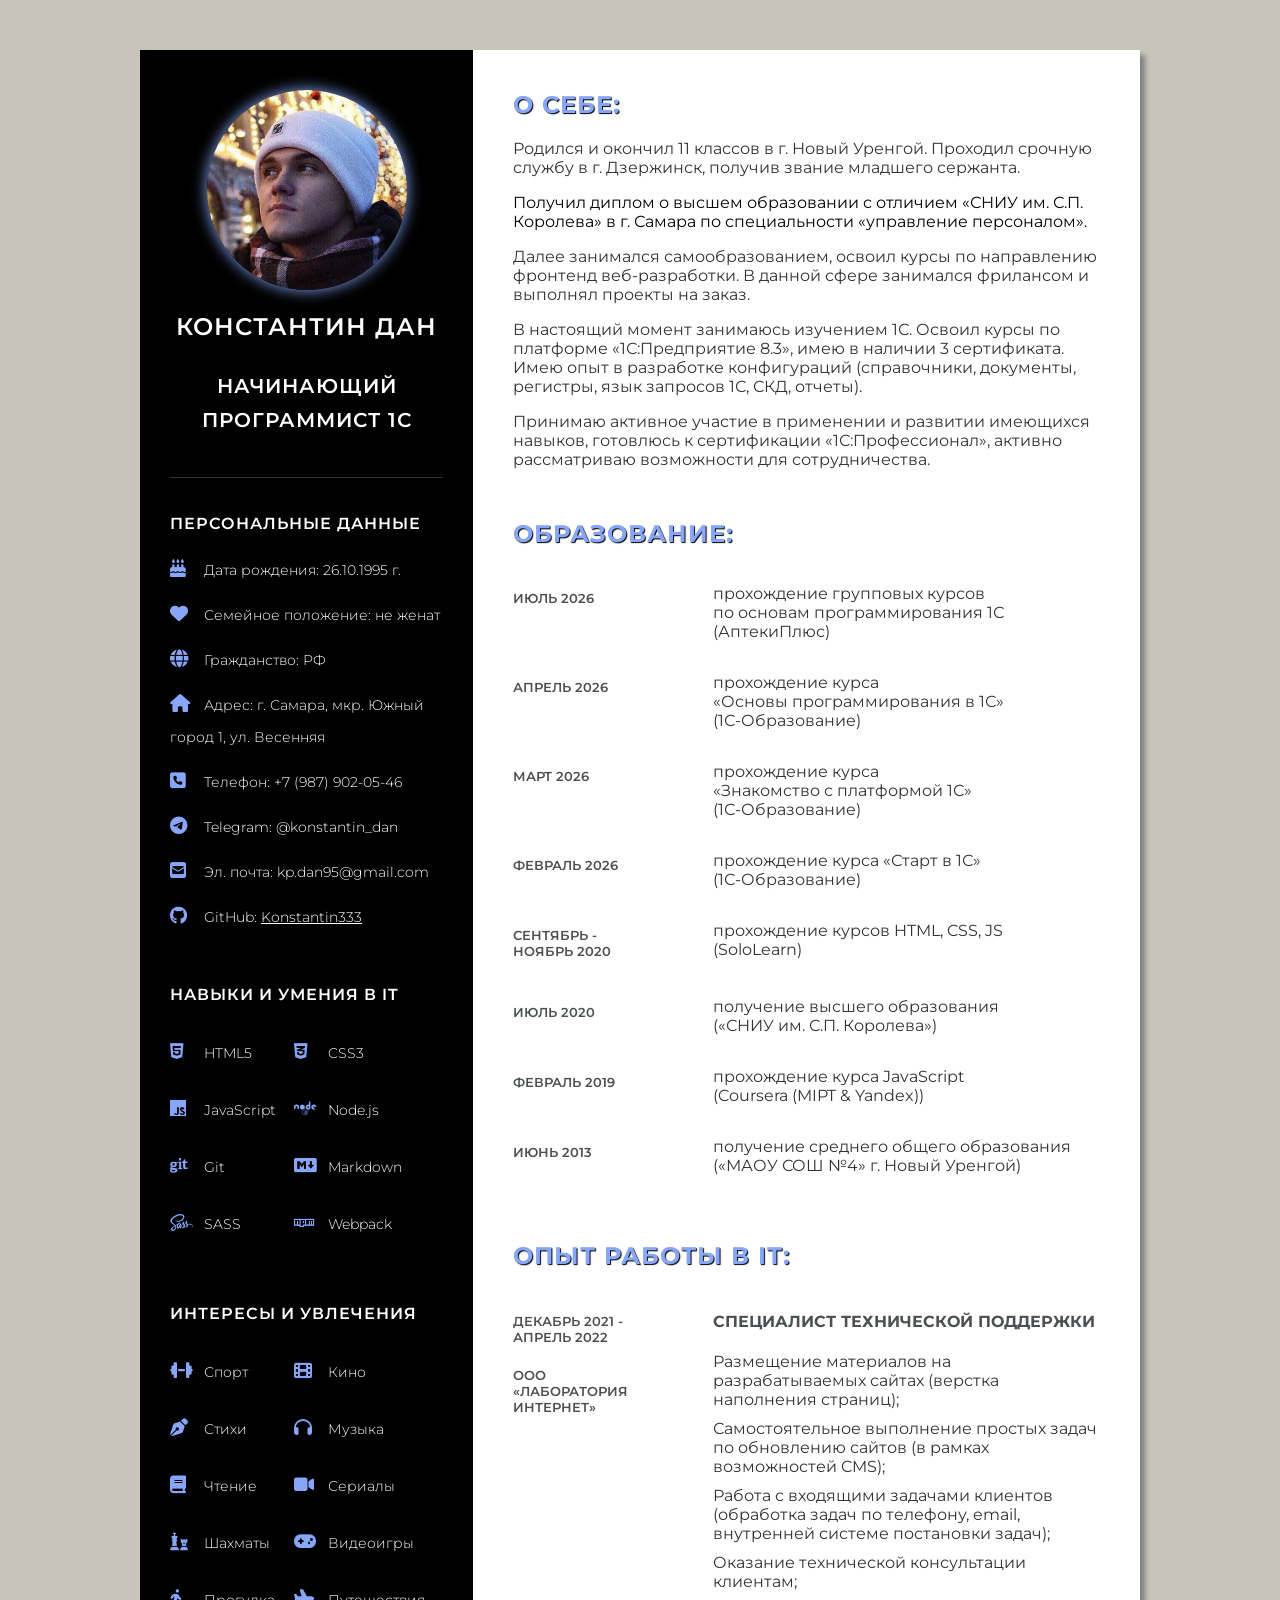
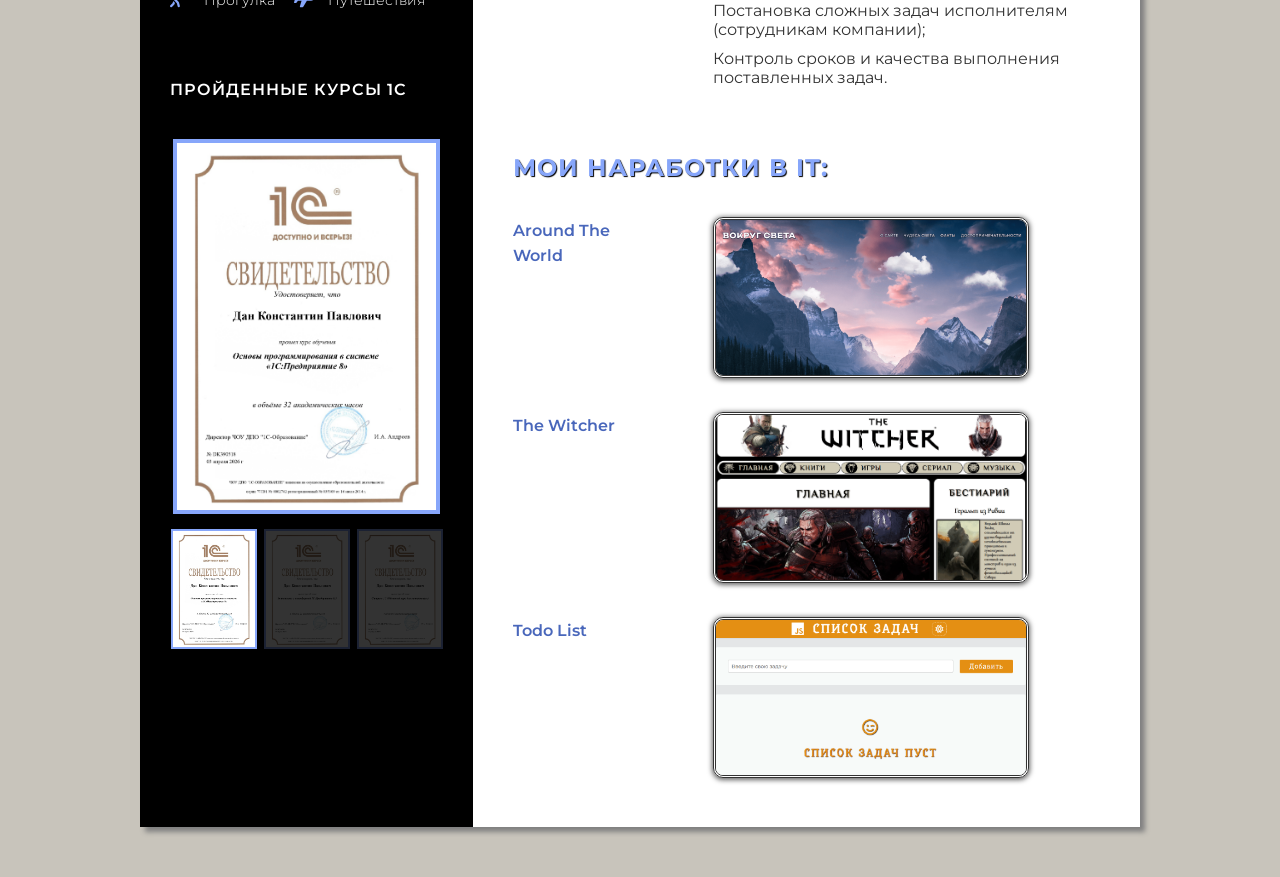
==== commit 2b170b11: "biography update v.2" ====
--- a/index.html
+++ b/index.html
@@ -225,24 +225,36 @@
         <h2 class="title2">О себе:</h2>
         <p>
           Родился и окончил 11 классов в г. Новый Уренгой.
-          Проходил срочную службу в армии в г. Дзержинск, получив звание младшего сержанта.
+          Проходил срочную службу в г. Дзержинск, получив звание младшего сержанта.
         </p>
         </p>
-          Получил диплом с отличием «СНИУ им. С.П. Королёва» в г. Самара по специальности «управление персоналом».
+          Получил диплом о высшем образовании с отличием «СНИУ им. С.П. Королева» в г. Самара по специальности «управление персоналом».
         <p>
         <p>
-          Далее занимался самообразованием, проходил курсы по направлению фронтенд веб-разработки.
-          В данной сфере работал на себя и выполнял проекты на заказ.
+          Далее занимался самообразованием, освоил курсы по направлению фронтенд веб-разработки.
+          В данной сфере занимался фрилансом и выполнял проекты на заказ.
         </p>
         <p>
-          В настоящий момент прохожу курсы по 1С, имею в наличии 3 сертификата.
-          Принимаю активное участие в применении и развитии имеющихся навыков, активно рассматриваю возможности для сотрудничества.
+          В настоящий момент занимаюсь изучением 1С. Освоил курсы по платформе «1С:Предприятие 8.3», имею в наличии 3 сертификата.
+          Имею опыт в разработке конфигураций (справочники, документы, регистры, язык запросов 1С, СКД, отчеты).
+        </p>
+        <p>
+          Принимаю активное участие в применении и развитии имеющихся навыков, готовлюсь к сертификации «1С:Профессионал»,
+          активно рассматриваю возможности для сотрудничества.
         </p>
       </div>
       <div class="about">
         <h2 class="title2">Образование:</h2>
         <div class="box">
           <div class="year">
+            <h5>июль 2026</h5>
+          </div>
+          <div class="text">
+            <p>прохождение групповых курсов<br />по основам программирования 1С<br />(АптекиПлюс)</p>
+          </div>
+        </div>
+        <div class="box">
+          <div class="year">
             <h5>апрель 2026</h5>
           </div>
           <div class="text">
@@ -267,26 +279,10 @@
         </div>
         <div class="box">
           <div class="year">
-            <h5>ноябрь 2020</h5>
-          </div>
-          <div class="text">
-            <p>прохождение курса JavaScript (SoloLearn)</p>
-          </div>
-        </div>
-        <div class="box">
-          <div class="year">
-            <h5>октябрь 2020</h5>
-          </div>
-          <div class="text">
-            <p>прохождение курса CSS (SoloLearn)</p>
-          </div>
-        </div>
-        <div class="box">
-          <div class="year">
-            <h5>сентябрь 2020</h5>
-          </div>
-          <div class="text">
-            <p>прохождение курса HTML (SoloLearn)</p>
+            <h5>сентябрь -<br />ноябрь 2020</h5>
+          </div>
+          <div class="text">
+            <p>прохождение курсов HTML, CSS, JS<br />(SoloLearn)</p>
           </div>
         </div>
         <div class="box">
@@ -307,14 +303,6 @@
             <p>
               прохождение курса JavaScript<br />(Coursera (MIPT & Yandex))
             </p>
-          </div>
-        </div>
-        <div class="box">
-          <div class="year">
-            <h5>июль 2016</h5>
-          </div>
-          <div class="text">
-            <p>окончание срочной военной службы<br />(в/ч 11385)</p>
           </div>
         </div>
         <div class="box">
@@ -340,7 +328,7 @@
             <h4>Специалист технической поддержки</h4>
             <ul>
               <li>
-                Размещение материалов на разрабатываемых сайтах (вёрстка
+                Размещение материалов на разрабатываемых сайтах (верстка
                 наполнения страниц);
               </li>
               <li>
